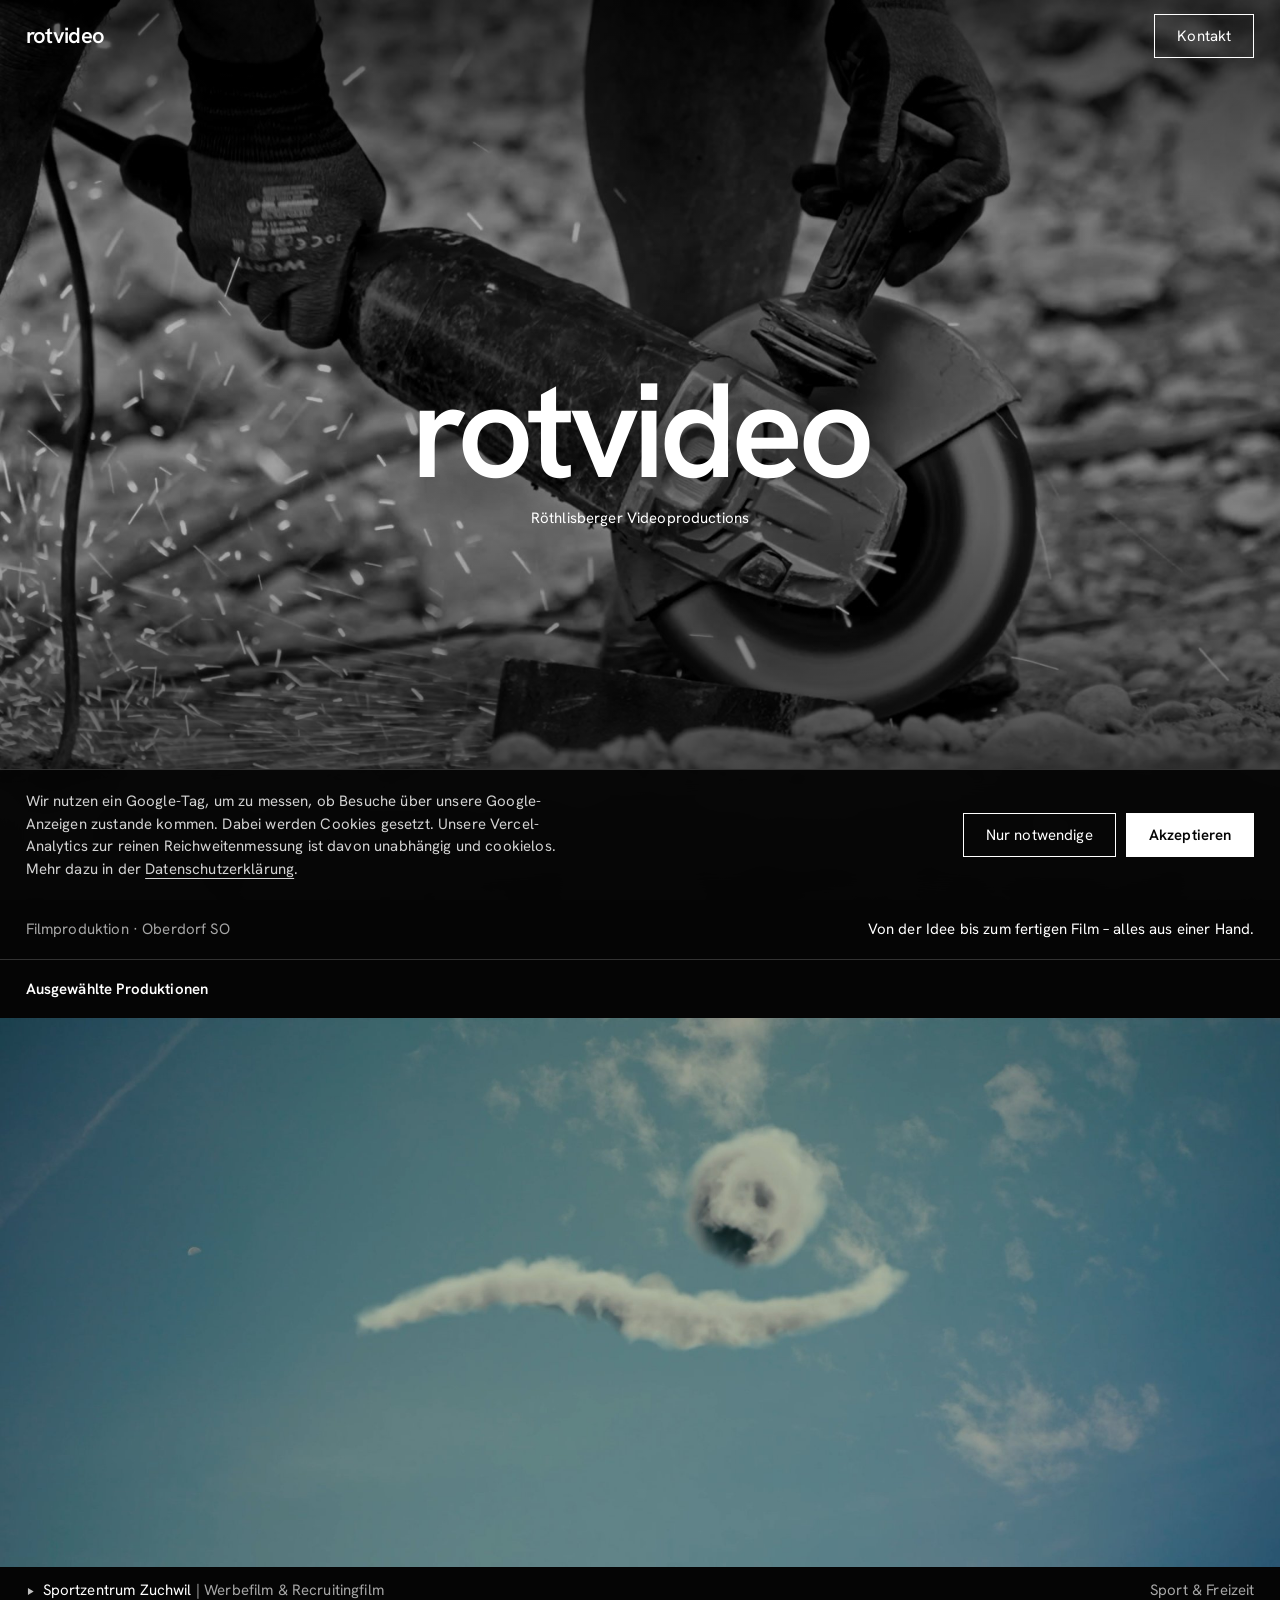
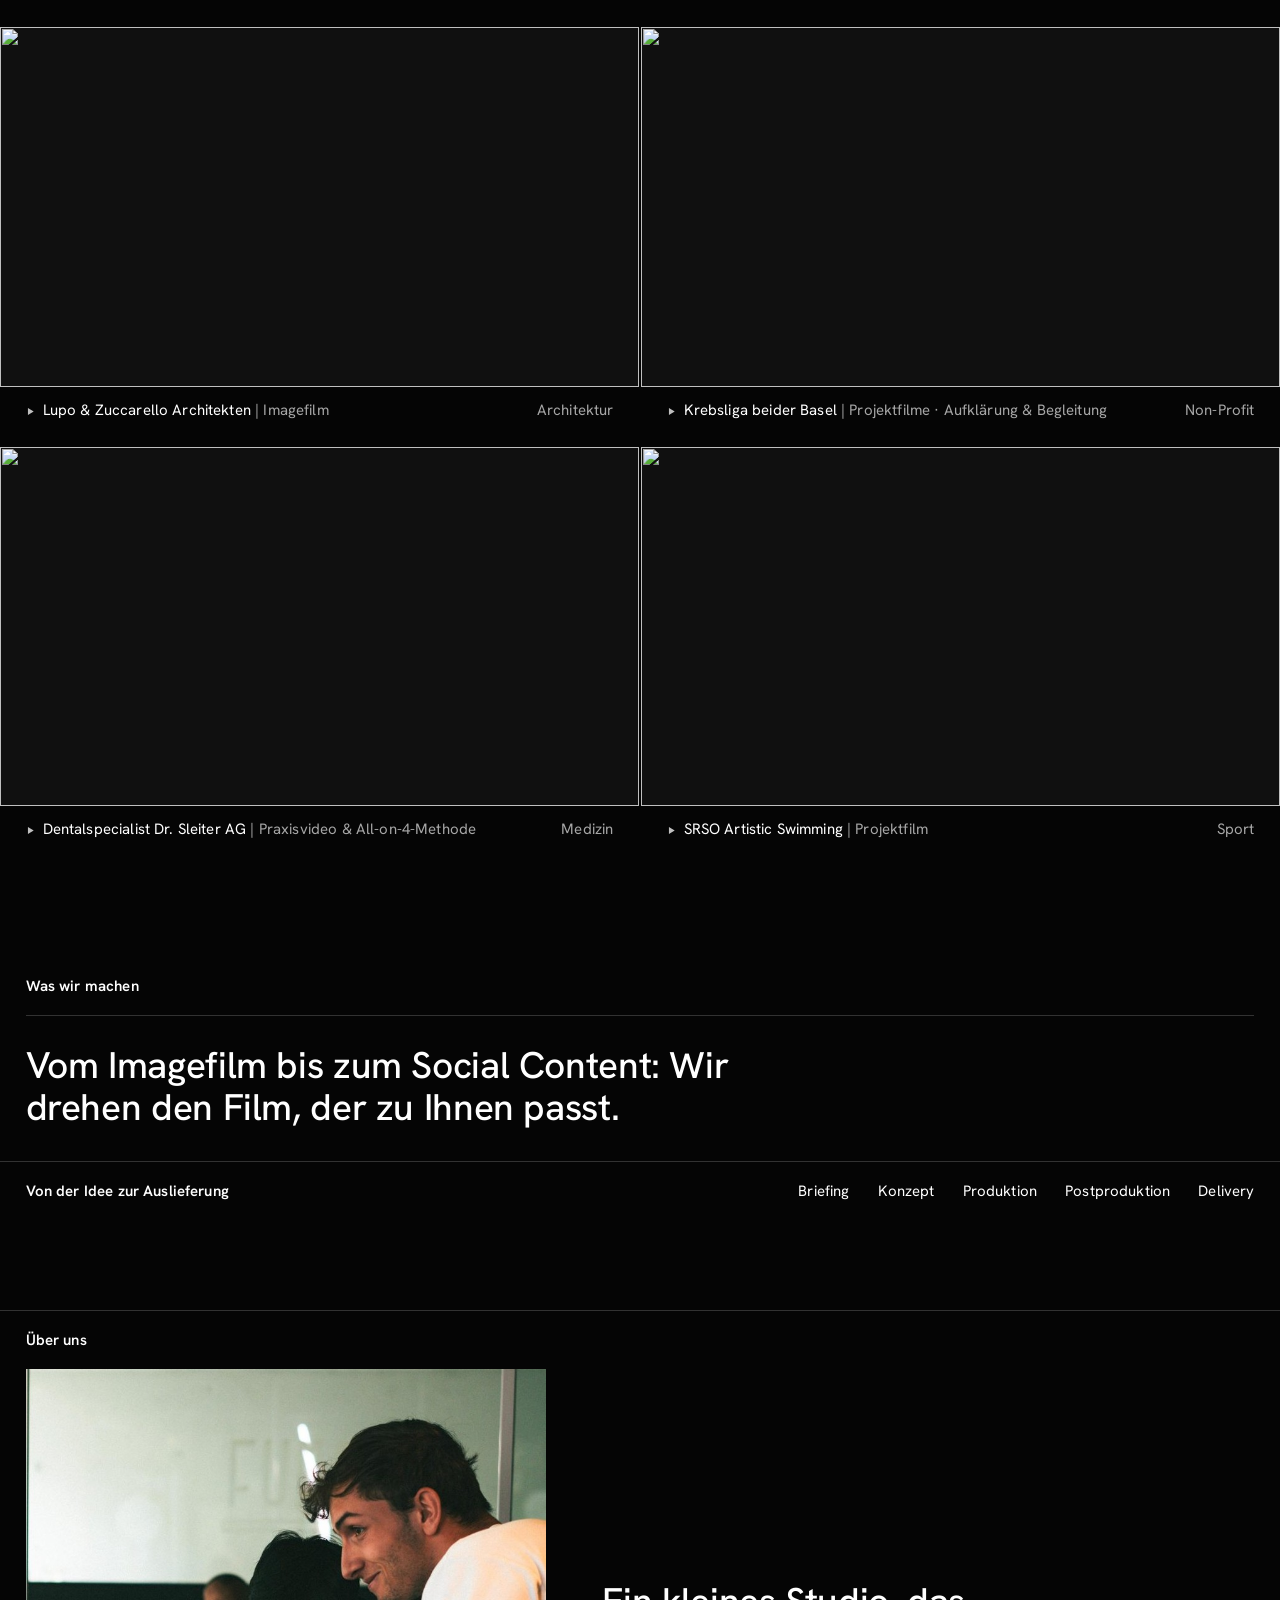
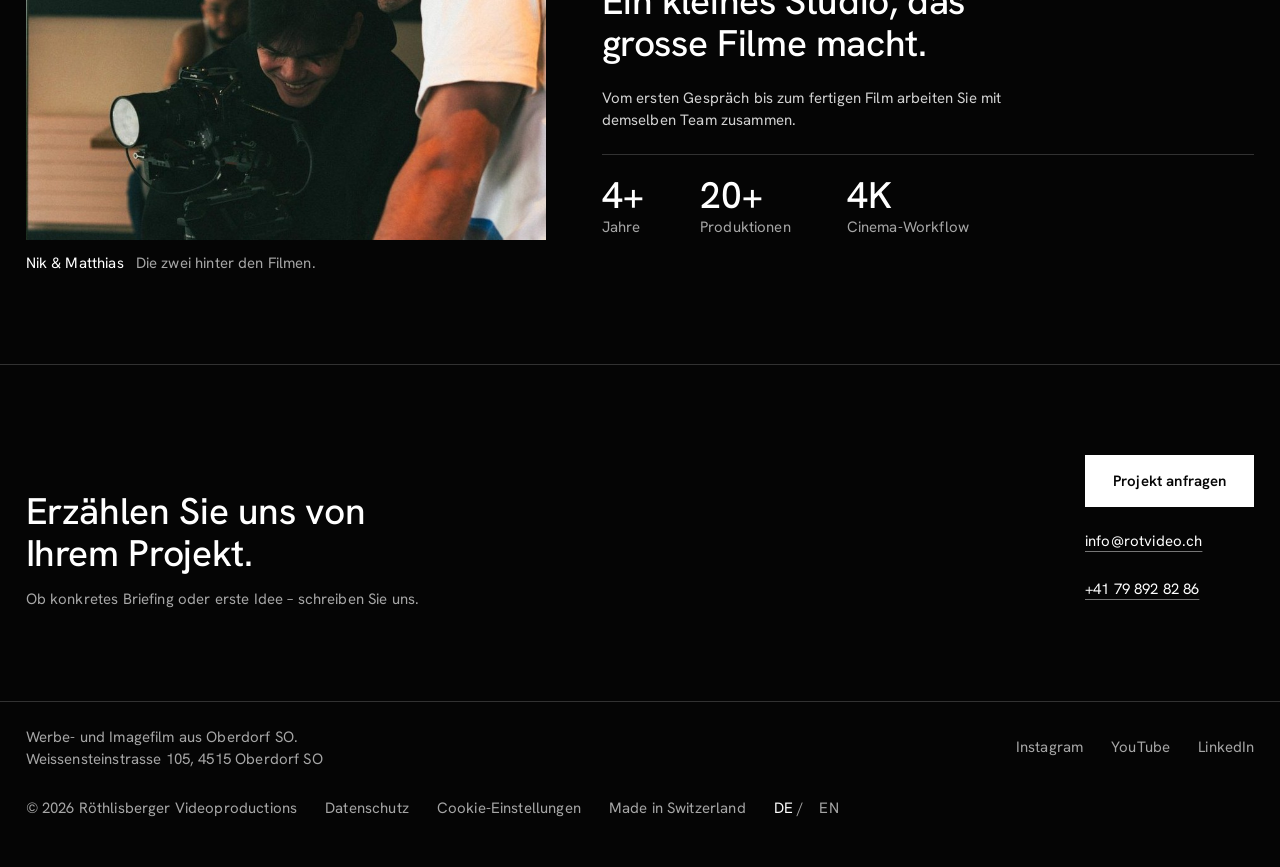
==== index.html @ ef32064d "Add files via upload" ====
<!DOCTYPE html>
<html lang="de-CH">
<head>
<!-- Google tag (gtag.js) — wird erst nach Cookie-Zustimmung geladen, siehe site.js -->
<meta charset="UTF-8">
<meta name="viewport" content="width=device-width, initial-scale=1.0">
<title>Röthlisberger Videoproductions — Werbe- &amp; Corporate-Film</title>
<meta name="description" content="Filmproduktion aus Oberdorf SO: Werbefilm, Imagefilm, Recruitingfilm und Social Content. Von der Idee bis zum fertigen Film – alles aus einer Hand.">
<link rel="alternate" hreflang="de-CH" href="https://rotvideo.ch/">
<link rel="alternate" hreflang="en" href="https://rotvideo.ch/en.html">
<link rel="alternate" hreflang="x-default" href="https://rotvideo.ch/">
<link rel="icon" type="image/png" sizes="192x192" href="/favicon.png">
<script>document.documentElement.className+=' js';</script>
<!-- Vercel Web Analytics -->
<script>window.va=window.va||function(){(window.vaq=window.vaq||[]).push(arguments)};</script>
<script defer src="/_vercel/insights/script.js"></script>
<!-- Vercel Speed Insights -->
<script>window.si=window.si||function(){(window.siq=window.siq||[]).push(arguments)};</script>
<script defer src="/_vercel/speed-insights/script.js"></script>
<link rel="preconnect" href="https://fonts.googleapis.com">
<link rel="preconnect" href="https://fonts.gstatic.com" crossorigin>
<link href="https://fonts.googleapis.com/css2?family=Hanken+Grotesk:wght@400;500;600&display=swap" rel="stylesheet">
<link rel="stylesheet" href="/site.css">
</head>
<body>

<!-- KOPFZEILE -->
<header class="top top--home" id="topBar">
  <a class="logo" href="#top" aria-label="rotvideo – Röthlisberger Videoproductions">rotvideo</a>
  <a class="btn-line" href="#kontakt">Kontakt</a>
</header>

<main>

<!-- HERO -->
<section class="hero" id="top">
  <video autoplay muted loop playsinline preload="auto" poster="/hero-poster.jpg" aria-hidden="true">
    <source src="/hero.mp4" type="video/mp4">
  </video>
  <h1 class="hero-name">
    <span class="hero-name-big">rotvideo</span>
    <span class="hero-name-sub">Röthlisberger Videoproductions</span>
  </h1>
  <a class="hero-reel" href="#arbeiten">
    <svg width="11" height="11" viewBox="0 0 14 14" aria-hidden="true"><path d="M3 1.5v11l9-5.5z" fill="currentColor"/></svg>
    Showreel
  </a>
</section>

<div class="row row--under">
  <p class="dim">Filmproduktion · Oberdorf SO</p>
  <p>Von der Idee bis zum fertigen Film – alles aus einer Hand.</p>
</div>

<!-- ARBEITEN -->
<section id="arbeiten">
  <div class="head">
    <h2>Ausgewählte Produktionen</h2>
  </div>

  <!-- VORSCHAUBILDER: kommen von YouTube (i.ytimg.com). Für ein eigenes Bild einfach src ersetzen
       (z. B. src="/stills/zuchwil.jpg") und data-fallback löschen.
       VIDEO-LINKS: data-video = Embed-URL. Ein zweites Video pro Kunde geht über data-video2 / data-label1 / data-label2. -->
  <div class="wall">
    <a class="film film--wide reveal" href="https://www.youtube.com/watch?v=Avyj_dmTHeM"
       data-video="https://www.youtube.com/embed/Avyj_dmTHeM" data-title="Sportzentrum Zuchwil — Werbefilm &amp; Recruitingfilm">
      <span class="film-img"><img src="/zuchwil.jpg" alt="" loading="lazy"></span>
      <span class="film-cap">
        <span><svg width="9" height="9" viewBox="0 0 14 14" aria-hidden="true"><path d="M3 1.5v11l9-5.5z" fill="currentColor"/></svg>Sportzentrum Zuchwil <span class="dim">| Werbefilm &amp; Recruitingfilm</span></span>
        <span class="dim">Sport &amp; Freizeit</span>
      </span>
    </a>

    <a class="film reveal" href="https://www.youtube.com/watch?v=47pYF237b7M"
       data-video="https://www.youtube.com/embed/47pYF237b7M" data-title="Lupo &amp; Zuccarello Architekten — Imagefilm">
      <span class="film-img"><img src="https://i.ytimg.com/vi/47pYF237b7M/maxresdefault.jpg" data-fallback="https://i.ytimg.com/vi/47pYF237b7M/hqdefault.jpg" alt="" loading="lazy"></span>
      <span class="film-cap">
        <span><svg width="9" height="9" viewBox="0 0 14 14" aria-hidden="true"><path d="M3 1.5v11l9-5.5z" fill="currentColor"/></svg>Lupo &amp; Zuccarello Architekten <span class="dim">| Imagefilm</span></span>
        <span class="dim">Architektur</span>
      </span>
    </a>

    <a class="film reveal" href="https://www.youtube.com/watch?v=Ii1HDLkCDK8"
       data-video="https://www.youtube.com/embed/Ii1HDLkCDK8" data-title="Krebsliga beider Basel — Projektfilme">
      <span class="film-img"><img src="https://i.ytimg.com/vi/Ii1HDLkCDK8/maxresdefault.jpg" data-fallback="https://i.ytimg.com/vi/Ii1HDLkCDK8/hqdefault.jpg" alt="" loading="lazy"></span>
      <span class="film-cap">
        <span><svg width="9" height="9" viewBox="0 0 14 14" aria-hidden="true"><path d="M3 1.5v11l9-5.5z" fill="currentColor"/></svg>Krebsliga beider Basel <span class="dim">| Projektfilme · Aufklärung &amp; Begleitung</span></span>
        <span class="dim">Non-Profit</span>
      </span>
    </a>

    <a class="film reveal" href="https://www.youtube.com/watch?v=aND4ikU_FZk"
       data-video="https://www.youtube.com/embed/aND4ikU_FZk" data-title="Dentalspecialist Dr. Sleiter AG — Praxisvideo"
       data-video2="https://www.youtube.com/embed/VdsTe-JeuvY"
       data-label1="Praxisvideo" data-label2="All-on-4-Methode">
      <span class="film-img"><img src="https://i.ytimg.com/vi/aND4ikU_FZk/maxresdefault.jpg" data-fallback="https://i.ytimg.com/vi/aND4ikU_FZk/hqdefault.jpg" alt="" loading="lazy"></span>
      <span class="film-cap">
        <span><svg width="9" height="9" viewBox="0 0 14 14" aria-hidden="true"><path d="M3 1.5v11l9-5.5z" fill="currentColor"/></svg>Dentalspecialist Dr. Sleiter AG <span class="dim">| Praxisvideo &amp; All-on-4-Methode</span></span>
        <span class="dim">Medizin</span>
      </span>
    </a>

    <a class="film reveal" href="https://www.youtube.com/watch?v=qCzlZXRlTjk"
       data-video="https://www.youtube.com/embed/qCzlZXRlTjk" data-title="SRSO Artistic Swimming — Projektfilm">
      <span class="film-img"><img src="https://i.ytimg.com/vi/qCzlZXRlTjk/maxresdefault.jpg" data-fallback="https://i.ytimg.com/vi/qCzlZXRlTjk/hqdefault.jpg" alt="" loading="lazy"></span>
      <span class="film-cap">
        <span><svg width="9" height="9" viewBox="0 0 14 14" aria-hidden="true"><path d="M3 1.5v11l9-5.5z" fill="currentColor"/></svg>SRSO Artistic Swimming <span class="dim">| Projektfilm</span></span>
        <span class="dim">Sport</span>
      </span>
    </a>
  </div>
</section>

<!-- LEISTUNGEN -->
<section class="sec" id="leistungen">
  <div class="head"><h2>Was wir machen</h2></div>
  <div class="statement reveal">
    <p class="display">Vom Imagefilm bis zum Social Content: Wir drehen den Film, der zu Ihnen passt.</p>
  </div>
</section>

<!-- PROZESS -->
<section class="row row--over" id="prozess">
  <h2>Von der Idee zur Auslieferung</h2>
  <ol class="steps">
    <li>Briefing</li>
    <li>Konzept</li>
    <li>Produktion</li>
    <li>Postproduktion</li>
    <li>Delivery</li>
  </ol>
</section>

<!-- ÜBER UNS -->
<section class="sec" id="studio">
  <div class="head head--over"><h2>Über uns</h2></div>
  <div class="about reveal">
    <figure>
      <img src="/studio.jpg" width="828" height="750" alt="Am Set – das Team von Röthlisberger Videoproductions" loading="lazy">
      <figcaption><span>Nik &amp; Matthias</span><span>Die zwei hinter den Filmen.</span></figcaption>
    </figure>
    <div class="about-text">
      <p class="display">Ein kleines Studio, das grosse Filme macht.</p>
      <p class="body">Vom ersten Gespräch bis zum fertigen Film arbeiten Sie mit demselben Team zusammen.</p>
      <dl class="stats">
        <div><dt>Jahre</dt><dd>4+</dd></div>
        <div><dt>Produktionen</dt><dd>20+</dd></div>
        <div><dt>Cinema-Workflow</dt><dd>4K</dd></div>
      </dl>
    </div>
  </div>
</section>

<!-- KONTAKT -->
<section class="contact" id="kontakt">
  <div class="contact-text">
    <h2 class="display">Erzählen Sie uns von Ihrem Projekt.</h2>
    <p class="dim">Ob konkretes Briefing oder erste Idee – schreiben Sie uns.</p>
  </div>
  <div class="contact-links">
    <a class="btn-solid" href="mailto:info@rotvideo.ch">Projekt anfragen</a>
    <a class="link" href="mailto:info@rotvideo.ch">info@rotvideo.ch</a>
    <a class="link" href="tel:+41798928286">+41 79 892 82 86</a>
  </div>
</section>

</main>

<!-- FUSSZEILE -->
<footer class="foot">
  <p>Werbe- und Imagefilm aus Oberdorf SO.<br>Weissensteinstrasse 105, 4515 Oberdorf SO</p>
  <div class="foot-group">
    <a href="https://www.instagram.com/r_videoproductions/" target="_blank" rel="noopener">Instagram</a>
    <a href="https://www.youtube.com/@R%C3%B6thlisbergerVideoproductions" target="_blank" rel="noopener">YouTube</a>
    <a href="https://www.linkedin.com/company/r%C3%B6thlisbergervideoproductions/" target="_blank" rel="noopener">LinkedIn</a>
  </div>
  <div class="foot-group">
    <span>© 2026 Röthlisberger Videoproductions</span>
    <a href="/datenschutz.html">Datenschutz</a>
    <button type="button" id="cookieSettingsLink">Cookie-Einstellungen</button>
    <span>Made in Switzerland</span>
    <span class="lang"><span class="on" aria-current="true">DE</span><span aria-hidden="true">/</span><a href="/en.html" lang="en" hreflang="en" aria-label="English version">EN</a></span>
  </div>
</footer>

<!-- VIDEO-POPUP -->
<div class="vmodal" id="vmodal" role="dialog" aria-modal="true" aria-label="Video-Player" aria-hidden="true">
  <div class="vmodal-backdrop" data-close></div>
  <div class="vmodal-inner">
    <div class="vmodal-bar">
      <span class="vmodal-title" id="vmodalTitle"></span>
      <button class="vmodal-close" type="button" aria-label="Schliessen" data-close>✕</button>
    </div>
    <div class="vmodal-tabs" id="vmodalTabs"></div>
    <div class="vmodal-frame">
      <div class="vmodal-msg" id="vmodalMsg">Video folgt in Kürze.</div>
      <iframe id="vmodalIframe" title="Video" allow="autoplay; fullscreen; picture-in-picture" allowfullscreen style="display:none"></iframe>
    </div>
  </div>
</div>

<!-- COOKIE-BANNER -->
<div class="cookie-banner" id="cookieBanner" role="dialog" aria-live="polite" aria-label="Cookie-Einstellungen">
  <div class="cookie-inner">
    <p>Wir nutzen ein Google-Tag, um zu messen, ob Besuche über unsere Google-Anzeigen zustande kommen. Dabei werden Cookies gesetzt. Unsere Vercel-Analytics zur reinen Reichweitenmessung ist davon unabhängig und cookielos. Mehr dazu in der <a href="/datenschutz.html">Datenschutzerklärung</a>.</p>
    <div class="cookie-actions">
      <button id="cookieDecline" type="button">Nur notwendige</button>
      <button id="cookieAccept" class="solid" type="button">Akzeptieren</button>
    </div>
  </div>
</div>

<script src="/site.js"></script>
</body>
</html>
---- site.css ----
/* rotvideo.ch — gemeinsames Stylesheet für alle Seiten */
:root{
  --bg:#050505;
  --ink:#ffffff;
  --dim:#a6a6a6;
  --soft:#d2d2d2;
  --line:rgba(255,255,255,.18);
  --pad:clamp(16px,2vw,28px);
  --gap:clamp(64px,7vw,104px);
  --display:clamp(26px,2.9vw,40px);
  --ease:cubic-bezier(.22,.61,.36,1);
}
*{box-sizing:border-box;margin:0;padding:0}
html{scroll-behavior:smooth}
body{
  background:var(--bg);color:var(--ink);
  font-family:'Hanken Grotesk','Helvetica Neue',Arial,sans-serif;
  font-size:15px;line-height:1.5;letter-spacing:.01em;
  -webkit-font-smoothing:antialiased;overflow-x:hidden;
}
a{color:inherit;text-decoration:none}
img,video{display:block;max-width:100%}
button{font:inherit;color:inherit;background:none;border:none;cursor:pointer;letter-spacing:inherit}
:focus-visible{outline:1px solid var(--ink);outline-offset:3px}
.dim{color:var(--dim)}
.display{font-size:var(--display);font-weight:500;line-height:1.14;letter-spacing:-.01em}

/* ---------- Kopfzeile: nur Logo und Kontakt ---------- */
.top{
  position:fixed;top:0;left:0;right:0;z-index:100;
  display:flex;align-items:center;justify-content:space-between;gap:24px;
  padding:14px var(--pad);
  transition:background .4s var(--ease),padding .4s var(--ease);
}
.top.scrolled{
  background:rgba(5,5,5,.84);
  -webkit-backdrop-filter:blur(14px) saturate(120%);backdrop-filter:blur(14px) saturate(120%);
  padding-top:8px;padding-bottom:8px;
}
.logo{display:flex;align-items:center;min-height:44px;font-size:22px;font-weight:600;line-height:1;letter-spacing:-.03em}
.btn-line{
  display:inline-flex;align-items:center;min-height:44px;padding:0 22px;
  border:1px solid var(--ink);transition:background .25s var(--ease),color .25s var(--ease);
}
.btn-line:hover{background:var(--ink);color:var(--bg)}

/* ---------- Hero ---------- */
.hero{
  position:relative;height:100vh;height:100svh;min-height:520px;
  display:flex;align-items:flex-end;background:#000;overflow:hidden;
}
.hero video{position:absolute;top:0;left:0;width:100%;height:100%;object-fit:cover}
.hero::after{
  content:"";position:absolute;top:0;left:0;width:100%;height:100%;pointer-events:none;
  background:linear-gradient(180deg,rgba(0,0,0,.66) 0%,rgba(0,0,0,.3) 26%,rgba(0,0,0,.3) 58%,rgba(0,0,0,.8) 100%);
}
.hero-name{
  position:absolute;top:50%;left:0;width:100%;transform:translateY(-50%);z-index:1;
  display:flex;flex-direction:column;align-items:center;gap:clamp(10px,1.2vw,18px);
  padding:0 var(--pad);text-align:center;pointer-events:none;
  text-shadow:0 0 56px rgba(0,0,0,.55);
  animation:nameIn 1.4s var(--ease) .2s both;
}
.hero-name-big{font-size:clamp(56px,10.5vw,156px);font-weight:600;line-height:.9;letter-spacing:-.045em}
.hero-name-sub{font-size:15px;font-weight:400;letter-spacing:.01em}
@keyframes nameIn{from{opacity:0}to{opacity:1}}
/* Solange der grosse Name im Bild steht, bleibt das kleine Logo oben links ausgeblendet */
.top .logo{transition:opacity .4s var(--ease),visibility .4s}
.js .top--home:not(.scrolled) .logo{opacity:0;visibility:hidden}
.hero-reel{
  position:relative;z-index:1;display:inline-flex;align-items:center;gap:10px;min-height:44px;
  margin:clamp(20px,2.4vw,32px) var(--pad);
}
.hero-reel:hover{opacity:.8}

/* ---------- Zeilen und Abschnittsköpfe ---------- */
.row{
  display:flex;flex-wrap:wrap;align-items:baseline;justify-content:space-between;
  gap:4px 40px;padding:18px var(--pad);
}
.row--under{border-bottom:1px solid var(--line)}
.row--over{border-top:1px solid var(--line)}
.head{display:flex;flex-wrap:wrap;align-items:baseline;gap:0 16px;padding:18px var(--pad)}
.head--over{border-top:1px solid var(--line)}
.head h2,.row h2{font-size:15px;font-weight:600}
.sec{margin-top:var(--gap)}

/* ---------- Filmwand ---------- */
.wall{display:grid;grid-template-columns:repeat(auto-fit,minmax(min(560px,100%),1fr));gap:0 2px}
.film{display:flex;flex-direction:column}
.film--wide{grid-column:1 / -1}
.film-img{display:block;overflow:hidden;background:#101010;aspect-ratio:16 / 9}
.film--wide .film-img{aspect-ratio:21 / 9;min-height:240px}
.film-img img{width:100%;height:100%;object-fit:cover;transition:transform .9s var(--ease)}
.film:hover .film-img img,.film:focus-visible .film-img img{transform:scale(1.025)}
.film-cap{display:flex;flex-wrap:wrap;justify-content:space-between;gap:0 20px;padding:12px var(--pad) 26px}
.film-cap svg{display:inline-block;margin-right:8px;vertical-align:-1px;opacity:.75}

/* ---------- Leistungen und Prozess ---------- */
.statement{margin:0 var(--pad);padding:28px 0 32px;border-top:1px solid var(--line)}
.statement p{max-width:36ch}
.steps{list-style:none;display:flex;flex-wrap:wrap;gap:4px 28px}

/* ---------- Über uns ---------- */
.about{display:flex;flex-wrap:wrap;align-items:flex-end;gap:28px 56px;padding:0 var(--pad)}
.about figure{flex:1 1 360px;max-width:520px;display:flex;flex-direction:column;gap:12px}
.about figure img{width:100%;height:auto;aspect-ratio:828 / 750;object-fit:cover}
.about figcaption{display:flex;flex-wrap:wrap;gap:0 12px;color:var(--dim)}
.about figcaption span:first-child{color:var(--ink)}
.about-text{flex:1 1 380px;display:flex;flex-direction:column;gap:22px;padding-bottom:36px}
.about-text .display{max-width:18ch}
.about-text .body{max-width:54ch;color:var(--soft)}
.stats{display:flex;flex-wrap:wrap;gap:16px 56px;padding-top:20px;border-top:1px solid var(--line)}
.stats div{display:flex;flex-direction:column-reverse}
.stats dt{color:var(--dim)}
.stats dd{font-size:var(--display);font-weight:500;line-height:1.12}

/* ---------- Kontakt ---------- */
.contact{
  display:flex;flex-wrap:wrap;align-items:flex-end;justify-content:space-between;gap:28px 56px;
  margin-top:var(--gap);padding:clamp(56px,7vw,104px) var(--pad);border-top:1px solid var(--line);
}
.contact-text{flex:1 1 420px;display:flex;flex-direction:column;gap:14px}
.contact-text h2{max-width:20ch}
.contact-links{display:flex;flex-direction:column;align-items:flex-start;gap:4px}
.btn-solid{
  display:inline-flex;align-items:center;min-height:52px;padding:0 28px;margin-bottom:8px;
  background:var(--ink);color:var(--bg);font-weight:600;transition:opacity .25s var(--ease);
}
.btn-solid:hover{opacity:.85}
.link{
  display:inline-flex;align-items:center;min-height:44px;
  text-decoration:underline;text-underline-offset:5px;text-decoration-color:rgba(255,255,255,.45);
  transition:text-decoration-color .25s;
}
.link:hover{text-decoration-color:var(--ink)}

/* ---------- Fusszeile ---------- */
.foot{
  display:flex;flex-wrap:wrap;align-items:flex-start;justify-content:space-between;gap:16px 48px;
  padding:24px var(--pad) 36px;border-top:1px solid var(--line);color:var(--dim);
}
.foot a,.foot button{display:inline-flex;align-items:center;min-height:44px;color:var(--dim);transition:color .25s}
.foot a:hover,.foot button:hover{color:var(--ink)}
.foot-group{display:flex;flex-wrap:wrap;align-items:center;gap:0 28px}
.lang{display:inline-flex;align-items:center;gap:4px}
.lang .on{color:var(--ink)}
.lang a{justify-content:center;min-width:44px}

/* ---------- Einblenden beim Scrollen ---------- */
.js .reveal{opacity:0;transform:translateY(18px);transition:opacity .8s var(--ease),transform .8s var(--ease)}
.js .reveal.in{opacity:1;transform:none}

/* ---------- Video-Popup ---------- */
.vmodal{
  position:fixed;top:0;left:0;width:100%;height:100%;z-index:10000;
  display:flex;align-items:center;justify-content:center;padding:24px;
  opacity:0;visibility:hidden;transition:opacity .35s var(--ease),visibility .35s var(--ease);
}
.vmodal.open{opacity:1;visibility:visible}
.vmodal-backdrop{position:absolute;top:0;left:0;width:100%;height:100%;background:rgba(0,0,0,.92)}
.vmodal-inner{position:relative;width:min(1080px,94vw);max-height:90vh;transform:translateY(14px);transition:transform .4s var(--ease)}
.vmodal.open .vmodal-inner{transform:none}
.vmodal-bar{display:flex;align-items:center;justify-content:space-between;gap:16px;margin-bottom:12px}
.vmodal-title{color:var(--soft)}
.vmodal-close{width:44px;height:44px;flex:none;border:1px solid var(--ink);transition:background .25s,color .25s}
.vmodal-close:hover{background:var(--ink);color:var(--bg)}
.vmodal-frame{position:relative;aspect-ratio:16 / 9;width:100%;background:#000;overflow:hidden}
.vmodal-frame iframe{position:absolute;top:0;left:0;width:100%;height:100%;border:0}
.vmodal-msg{position:absolute;top:0;left:0;width:100%;height:100%;display:flex;align-items:center;justify-content:center;color:var(--dim)}
.vmodal-tabs{display:none;flex-wrap:wrap;gap:8px;margin-bottom:12px}
.vmodal-tabs.show{display:flex}
.vmodal-tab{min-height:44px;padding:0 18px;border:1px solid var(--line);color:var(--soft);transition:background .25s,color .25s,border-color .25s}
.vmodal-tab:hover{border-color:var(--ink);color:var(--ink)}
.vmodal-tab.active{background:var(--ink);color:var(--bg);border-color:var(--ink)}

/* ---------- Cookie-Banner ---------- */
.cookie-banner{
  position:fixed;left:0;right:0;bottom:0;z-index:200;
  background:rgba(5,5,5,.94);-webkit-backdrop-filter:blur(14px);backdrop-filter:blur(14px);
  border-top:1px solid var(--line);padding:20px var(--pad);
  transform:translateY(110%);opacity:0;visibility:hidden;
  transition:transform .5s var(--ease),opacity .5s var(--ease),visibility .5s;
}
.cookie-banner.show{transform:none;opacity:1;visibility:visible}
.cookie-inner{display:flex;flex-wrap:wrap;align-items:center;justify-content:space-between;gap:16px 32px}
.cookie-inner p{max-width:70ch;color:var(--soft)}
.cookie-inner p a{text-decoration:underline;text-underline-offset:4px}
.cookie-actions{display:flex;flex-wrap:wrap;gap:10px}
.cookie-actions button{min-height:44px;padding:0 22px;border:1px solid var(--ink);transition:background .25s,color .25s}
.cookie-actions .solid{background:var(--ink);color:var(--bg);font-weight:600}
.cookie-actions button:hover{background:var(--ink);color:var(--bg)}
.cookie-actions .solid:hover{opacity:.85}

/* ---------- Datenschutzseiten ---------- */
.legal-top{position:static}
.legal{max-width:760px;padding:clamp(40px,6vw,80px) var(--pad) var(--gap)}
.legal h1{font-size:var(--display);font-weight:500;line-height:1.14;letter-spacing:-.01em;margin-bottom:8px}
.legal .updated{color:var(--dim);margin-bottom:48px}
.legal h2{font-size:15px;font-weight:600;margin:40px 0 12px;padding-top:18px;border-top:1px solid var(--line)}
.legal p{color:var(--soft);margin-bottom:12px;line-height:1.7}
.legal p strong{color:var(--ink);font-weight:600}
.legal a{text-decoration:underline;text-underline-offset:4px;text-decoration-color:rgba(255,255,255,.45)}
.legal a:hover{text-decoration-color:var(--ink)}

@media (max-width:620px){
  .cookie-actions{width:100%}
  .cookie-actions button{flex:1;justify-content:center}
}
@media (prefers-reduced-motion:reduce){
  html{scroll-behavior:auto}
  *{animation:none!important;transition:none!important}
  .js .reveal{opacity:1;transform:none}
  .hero video{display:none}
  .hero{background:#000 url(/hero-poster.jpg) center / cover no-repeat}
}
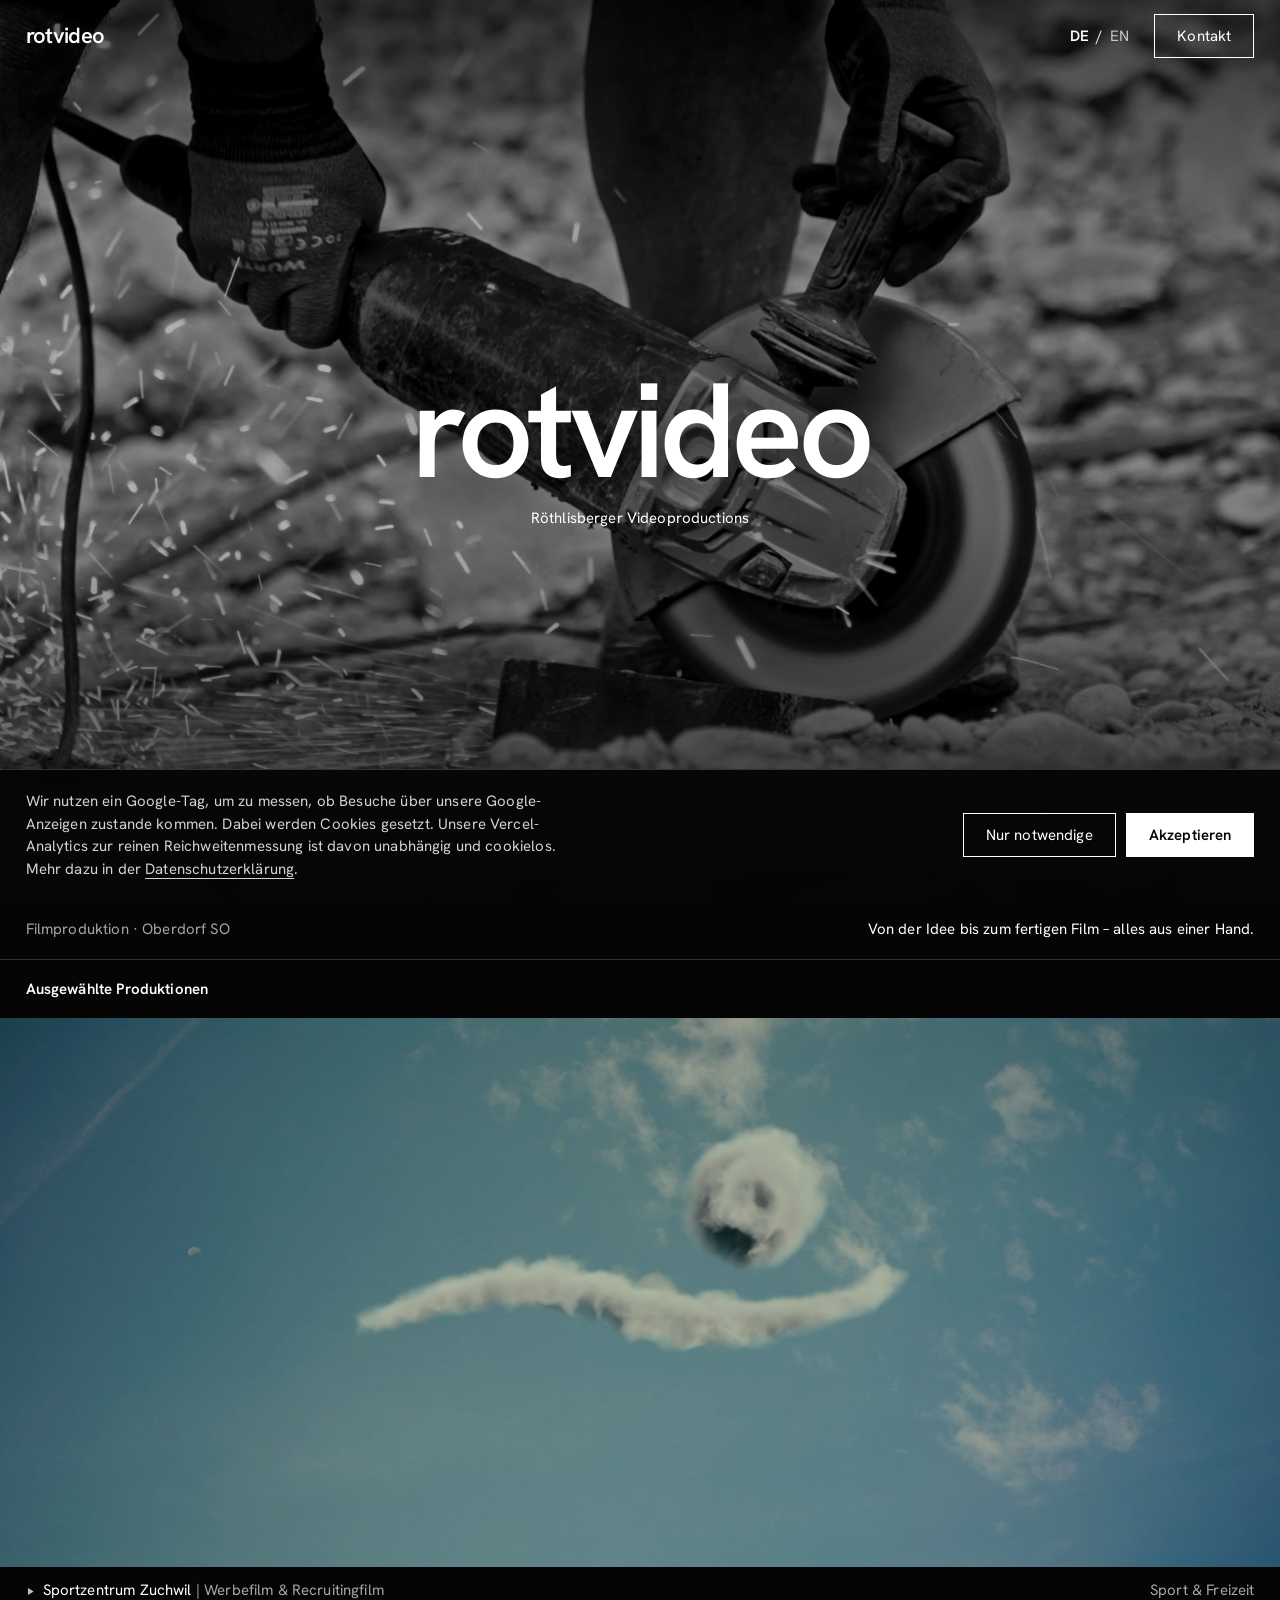
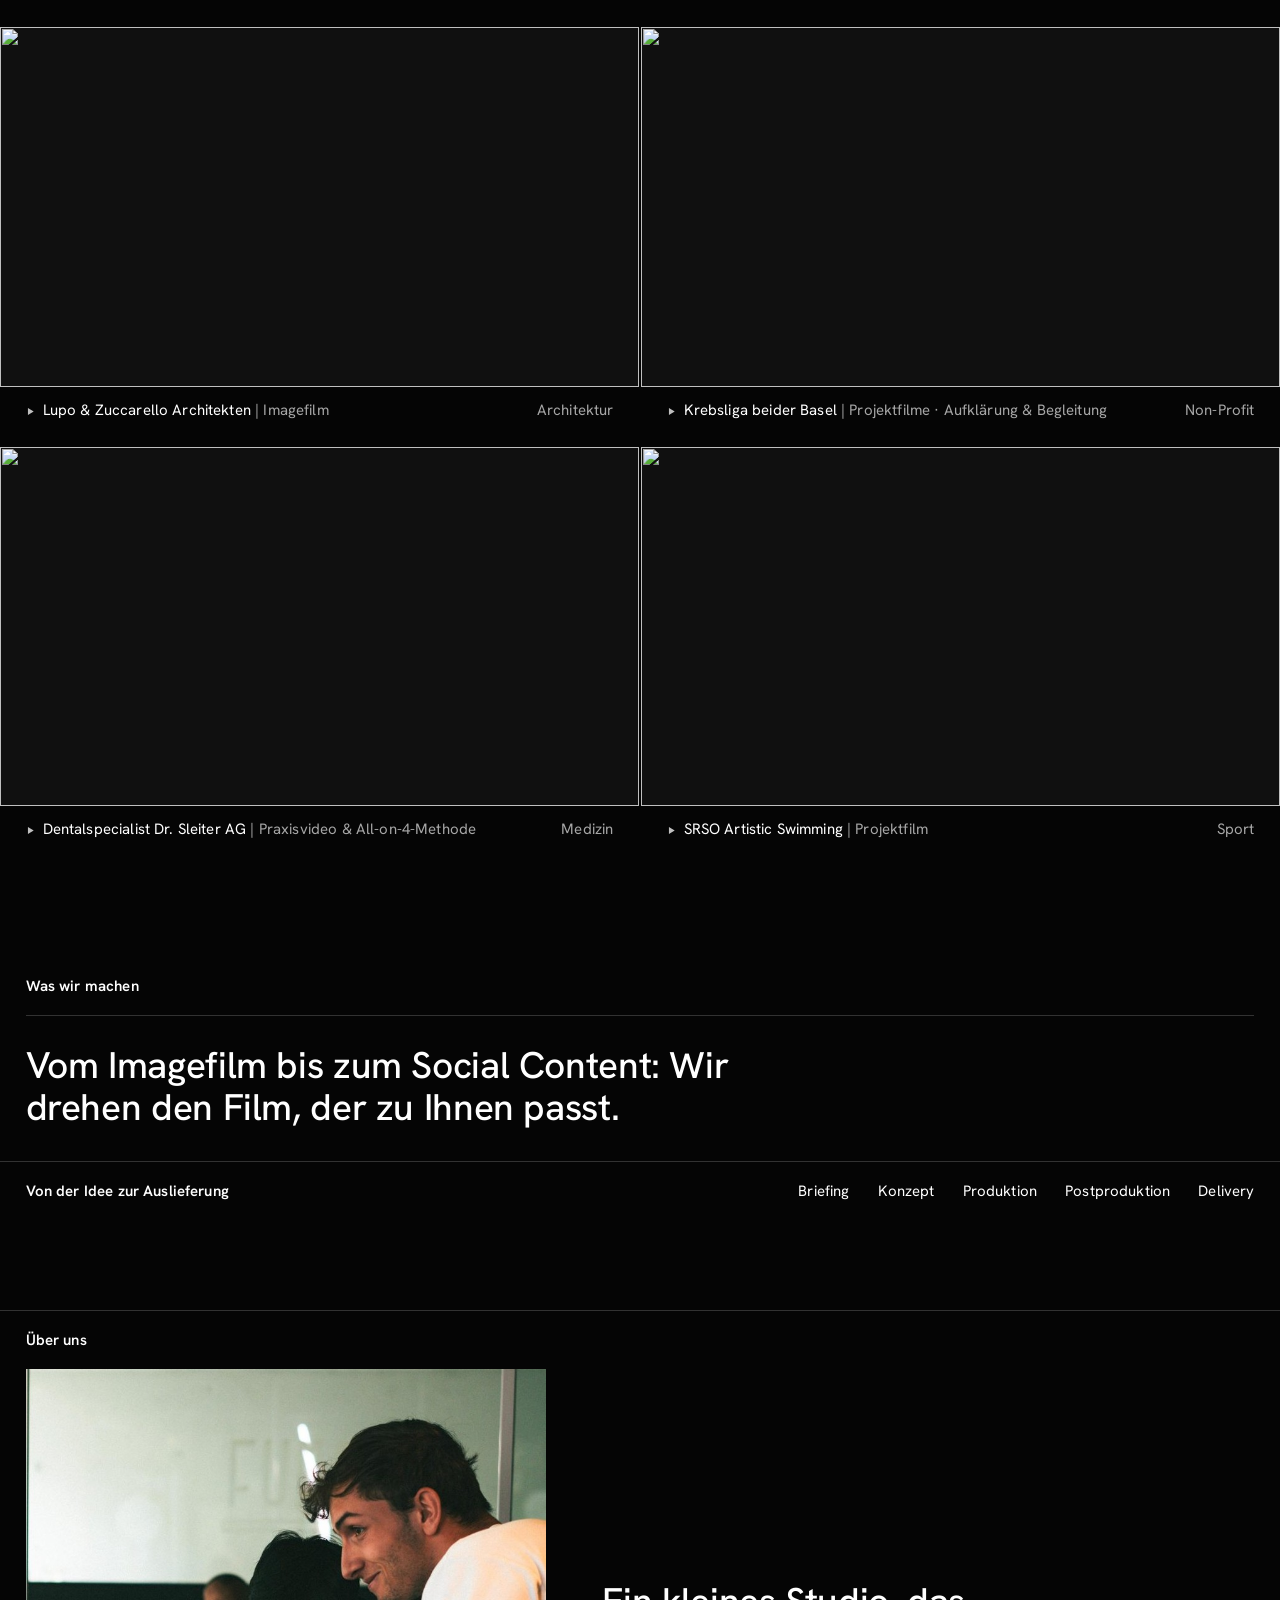
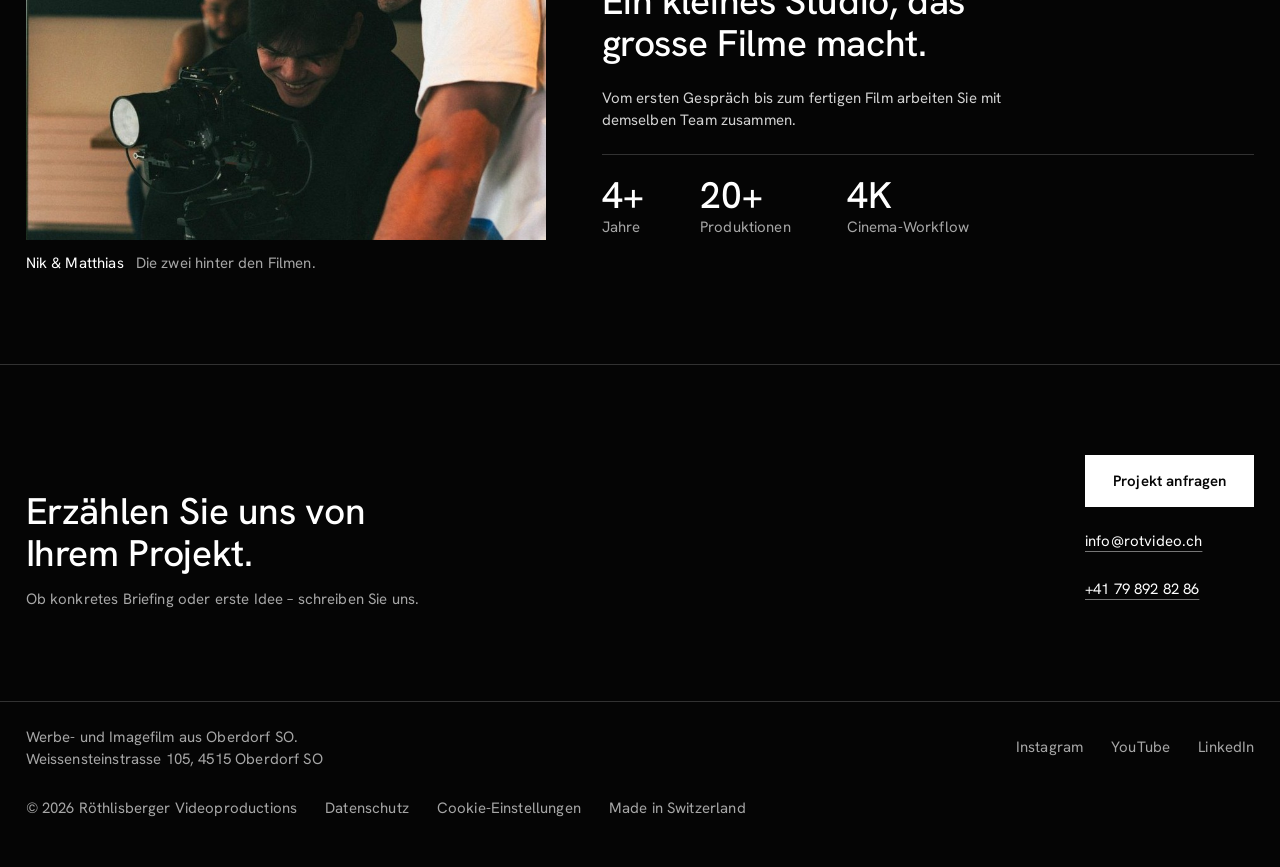
==== commit 15daf6b8: "Add files via upload" ====
--- a/index.html
+++ b/index.html
@@ -27,7 +27,10 @@
 <!-- KOPFZEILE -->
 <header class="top top--home" id="topBar">
   <a class="logo" href="#top" aria-label="rotvideo – Röthlisberger Videoproductions">rotvideo</a>
-  <a class="btn-line" href="#kontakt">Kontakt</a>
+  <div class="top-right">
+    <span class="lang"><span class="on" aria-current="true">DE</span><span aria-hidden="true">/</span><a href="/en.html" lang="en" hreflang="en" aria-label="English version">EN</a></span>
+    <a class="btn-line" href="#kontakt">Kontakt</a>
+  </div>
 </header>
 
 <main>
@@ -179,7 +182,6 @@
     <a href="/datenschutz.html">Datenschutz</a>
     <button type="button" id="cookieSettingsLink">Cookie-Einstellungen</button>
     <span>Made in Switzerland</span>
-    <span class="lang"><span class="on" aria-current="true">DE</span><span aria-hidden="true">/</span><a href="/en.html" lang="en" hreflang="en" aria-label="English version">EN</a></span>
   </div>
 </footer>
 
--- a/site.css
+++ b/site.css
@@ -43,6 +43,12 @@
   border:1px solid var(--ink);transition:background .25s var(--ease),color .25s var(--ease);
 }
 .btn-line:hover{background:var(--ink);color:var(--bg)}
+.top-right{display:flex;align-items:center;gap:clamp(6px,1.4vw,18px)}
+.lang{display:inline-flex;align-items:center}
+.lang a,.lang .on{display:inline-flex;align-items:center;justify-content:center;min-width:34px;min-height:44px}
+.lang a{opacity:.72;transition:opacity .25s var(--ease)}
+.lang a:hover{opacity:1}
+.lang .on{font-weight:600}
 
 /* ---------- Hero ---------- */
 .hero{
@@ -143,9 +149,6 @@
 .foot a,.foot button{display:inline-flex;align-items:center;min-height:44px;color:var(--dim);transition:color .25s}
 .foot a:hover,.foot button:hover{color:var(--ink)}
 .foot-group{display:flex;flex-wrap:wrap;align-items:center;gap:0 28px}
-.lang{display:inline-flex;align-items:center;gap:4px}
-.lang .on{color:var(--ink)}
-.lang a{justify-content:center;min-width:44px}
 
 /* ---------- Einblenden beim Scrollen ---------- */
 .js .reveal{opacity:0;transform:translateY(18px);transition:opacity .8s var(--ease),transform .8s var(--ease)}
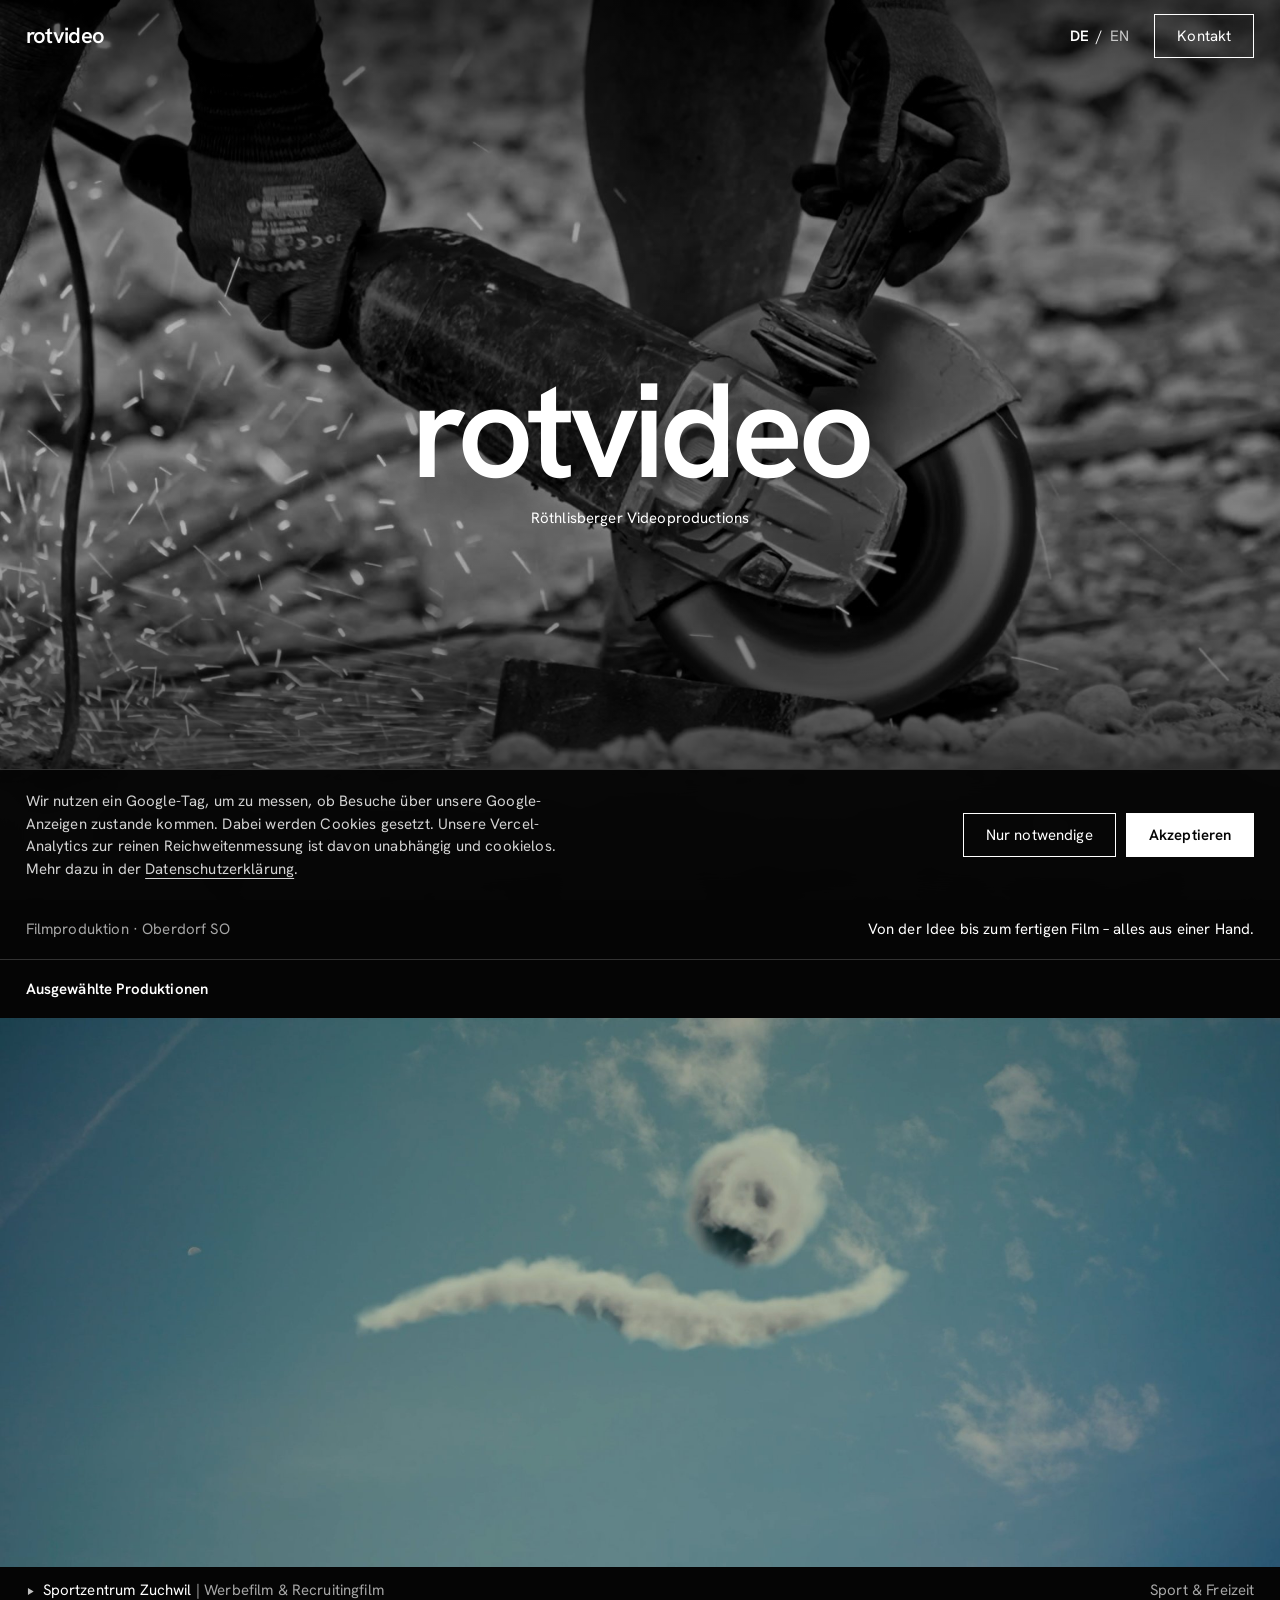
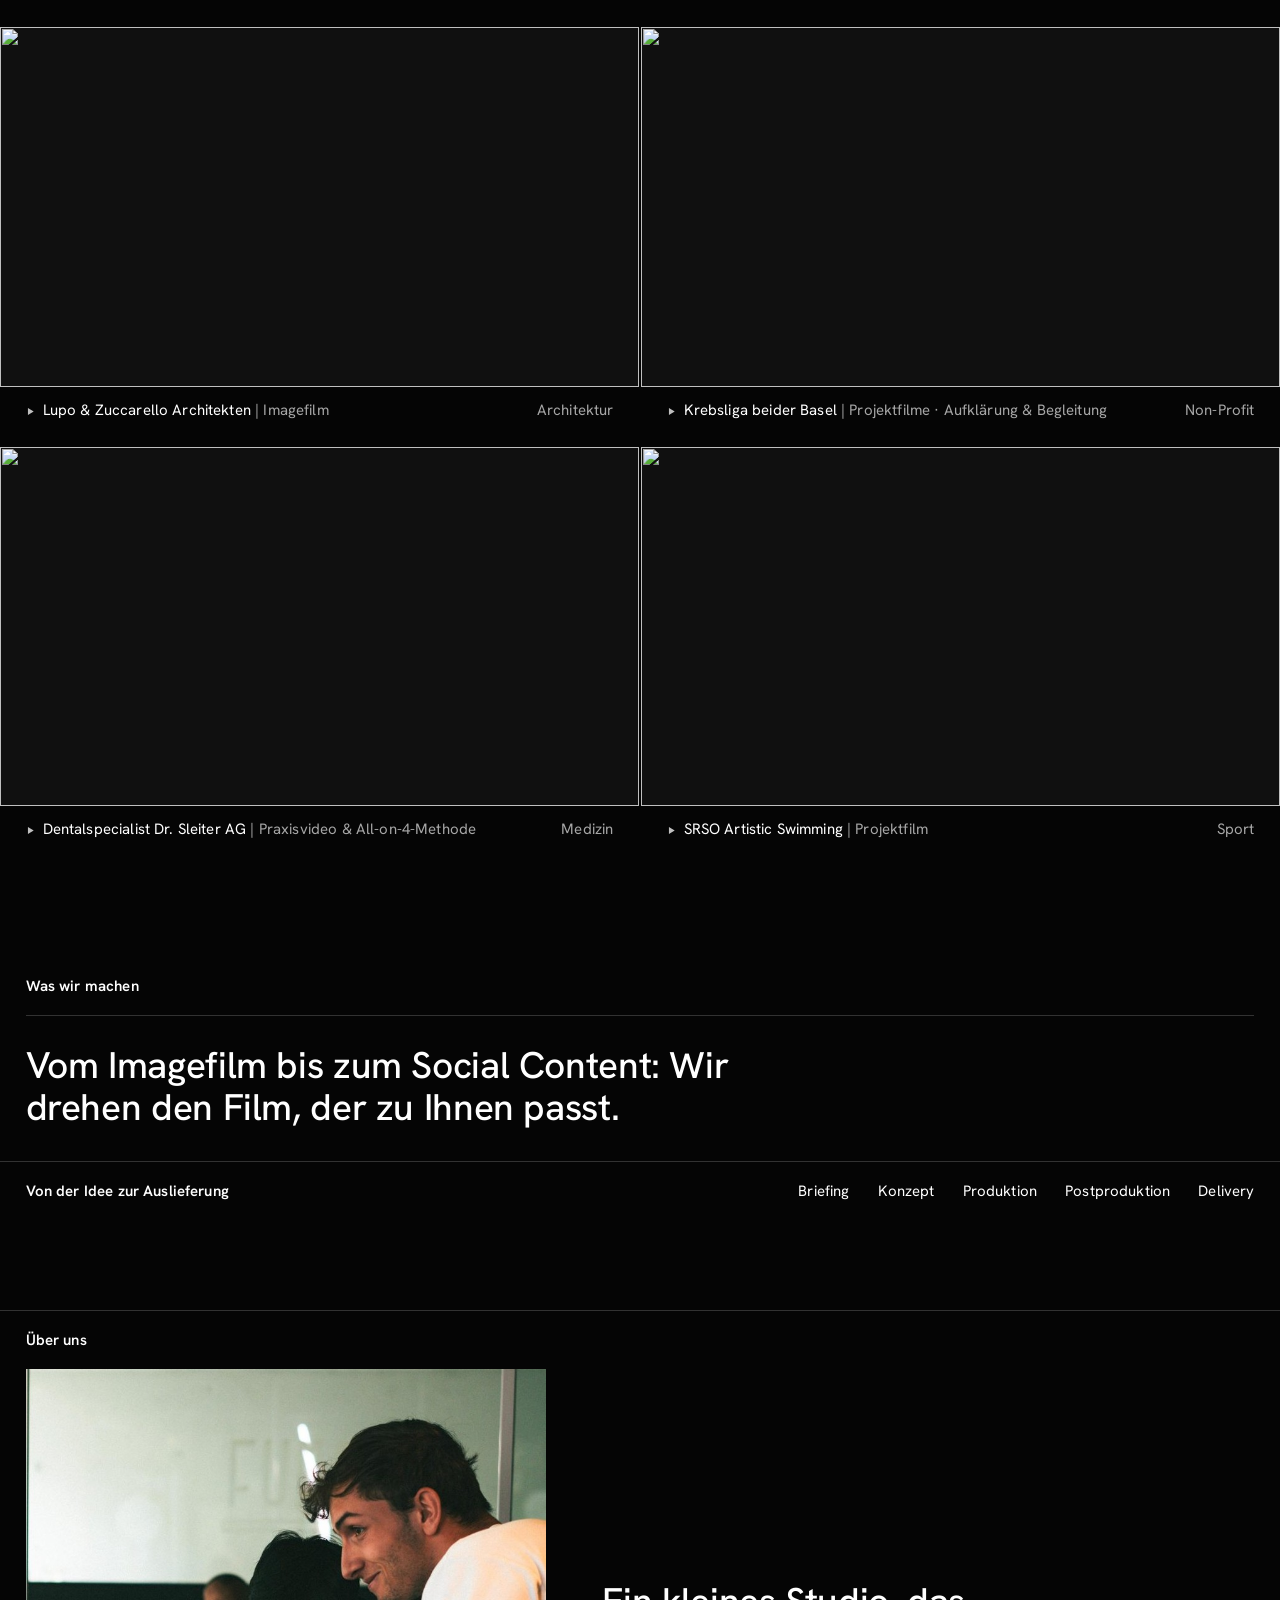
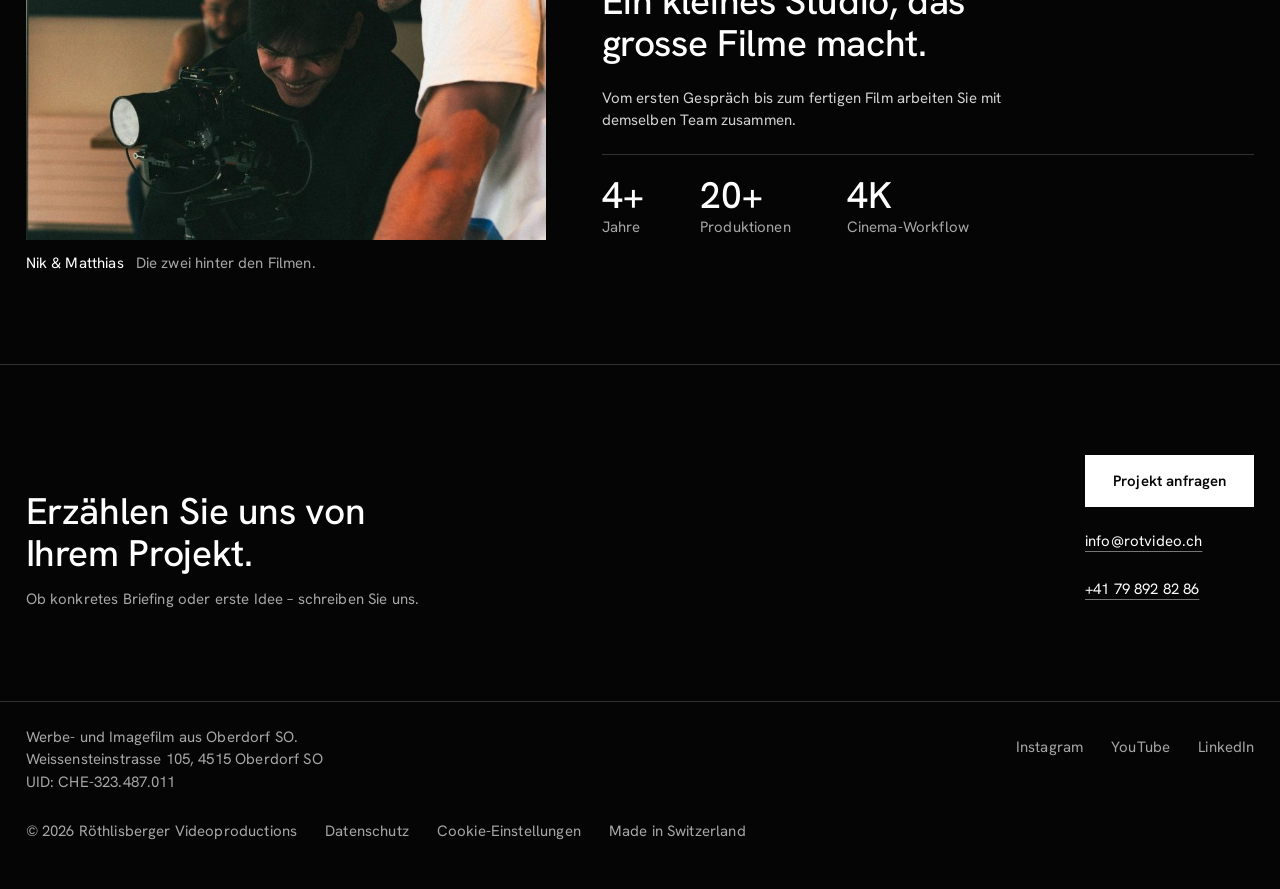
==== commit 7f98b0db: "Add files via upload" ====
--- a/index.html
+++ b/index.html
@@ -171,7 +171,7 @@
 
 <!-- FUSSZEILE -->
 <footer class="foot">
-  <p>Werbe- und Imagefilm aus Oberdorf SO.<br>Weissensteinstrasse 105, 4515 Oberdorf SO</p>
+  <p>Werbe- und Imagefilm aus Oberdorf SO.<br>Weissensteinstrasse 105, 4515 Oberdorf SO<br>UID: CHE-323.487.011</p>
   <div class="foot-group">
     <a href="https://www.instagram.com/r_videoproductions/" target="_blank" rel="noopener">Instagram</a>
     <a href="https://www.youtube.com/@R%C3%B6thlisbergerVideoproductions" target="_blank" rel="noopener">YouTube</a>
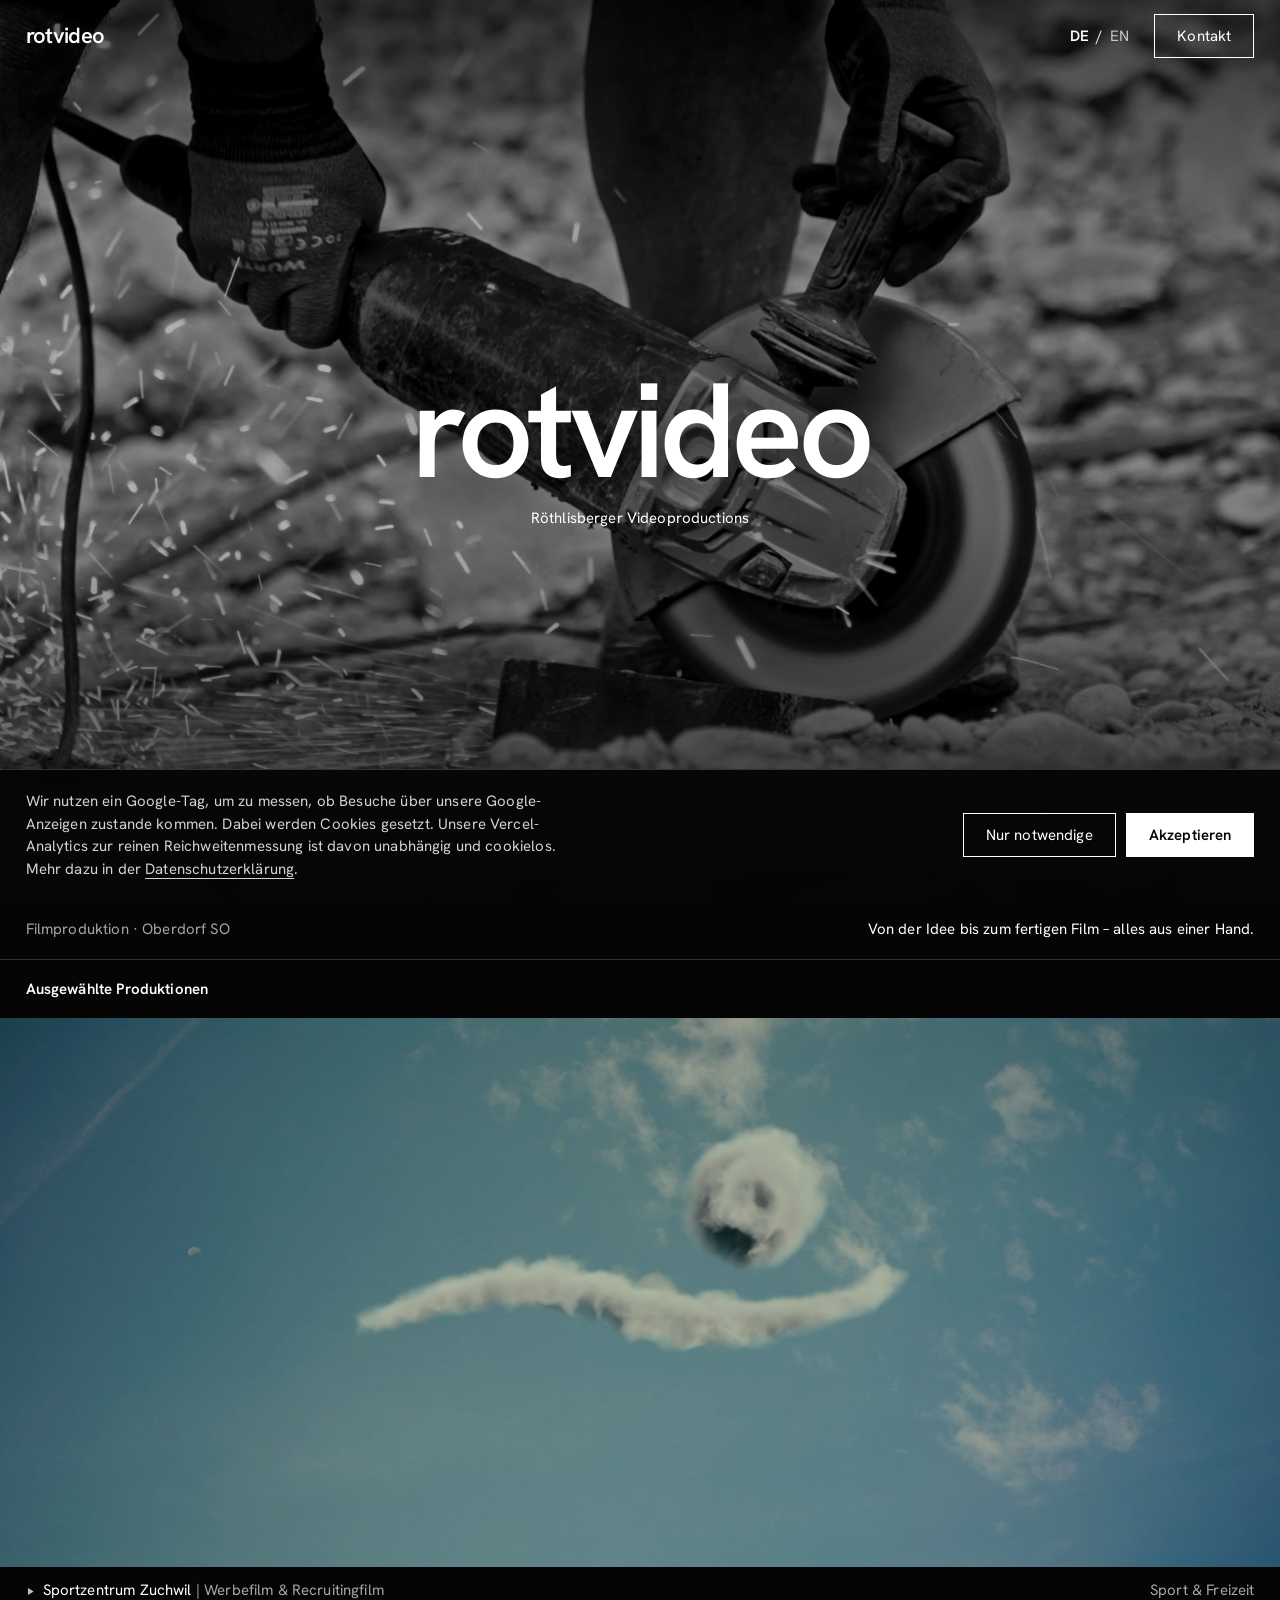
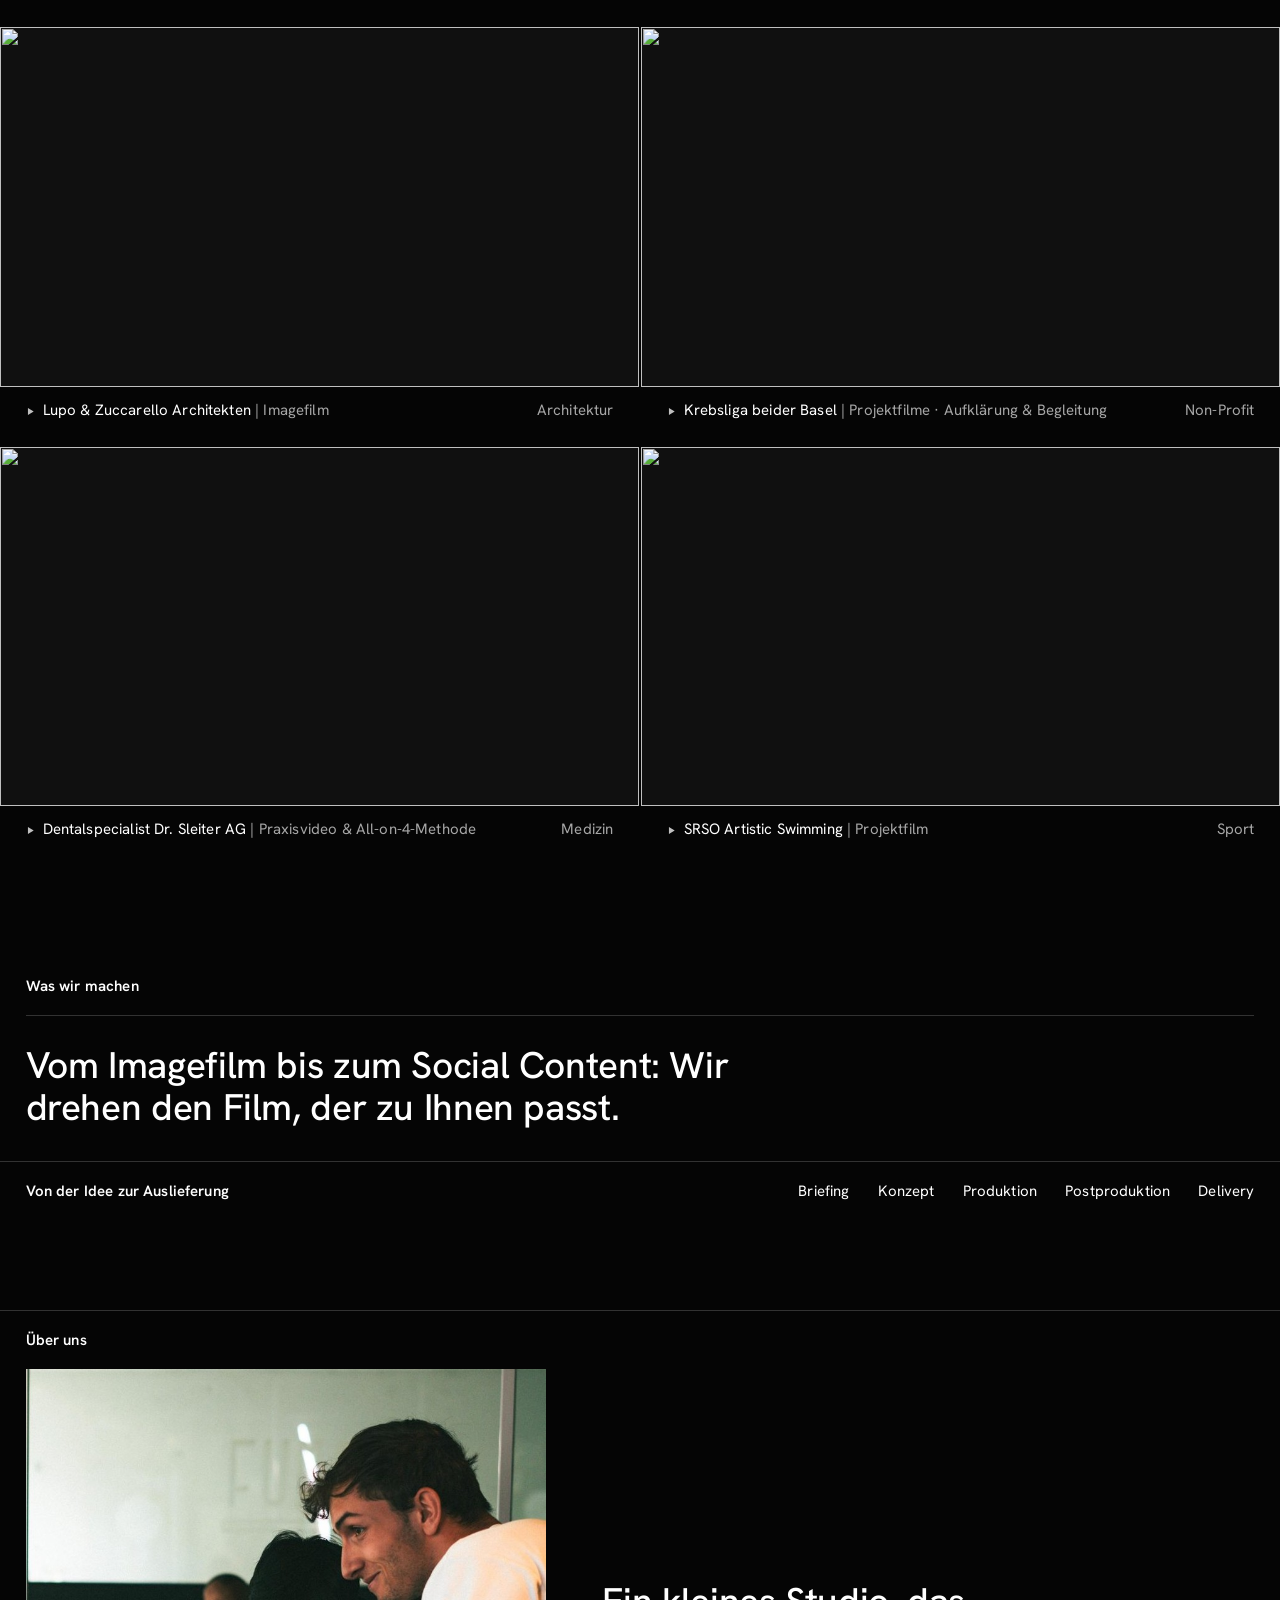
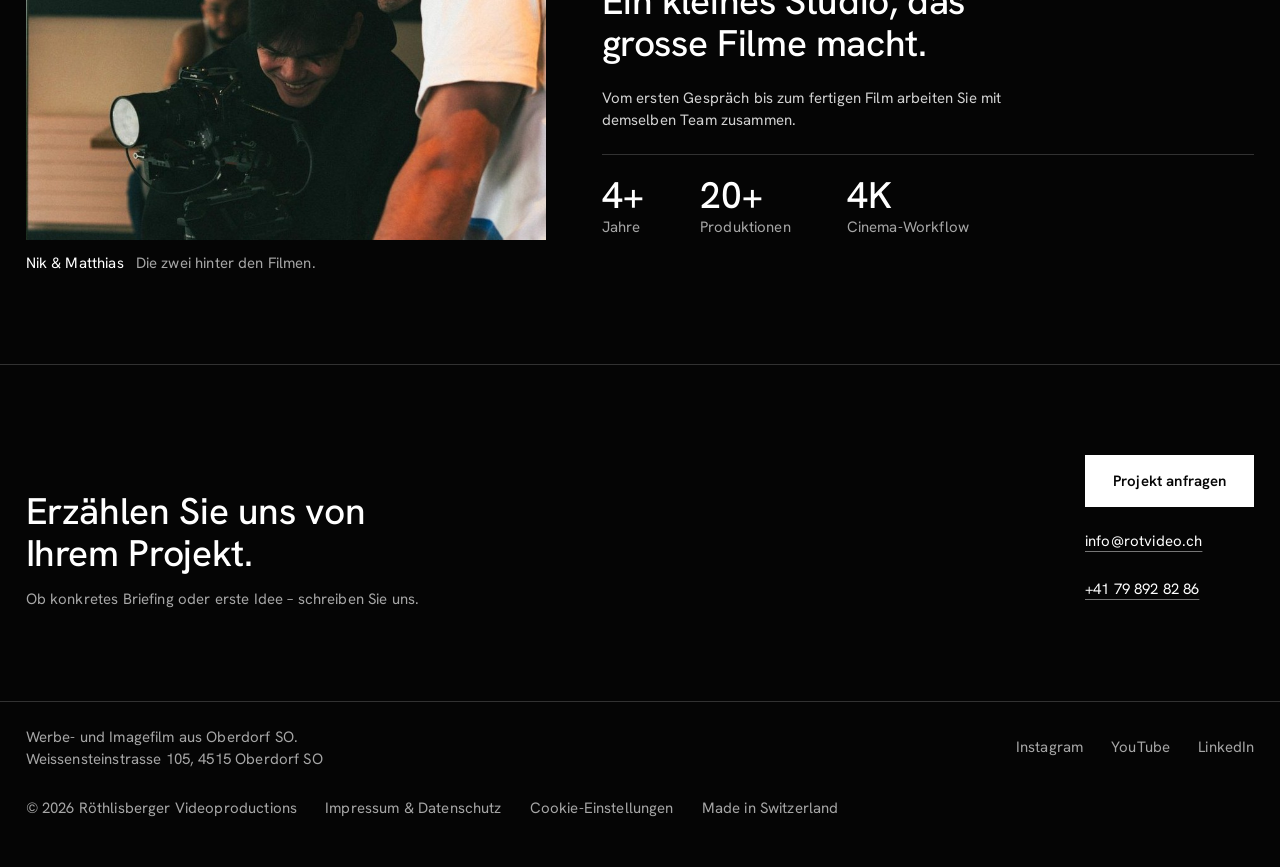
==== commit 682573a8: "Add files via upload" ====
--- a/index.html
+++ b/index.html
@@ -171,7 +171,7 @@
 
 <!-- FUSSZEILE -->
 <footer class="foot">
-  <p>Werbe- und Imagefilm aus Oberdorf SO.<br>Weissensteinstrasse 105, 4515 Oberdorf SO<br>UID: CHE-323.487.011</p>
+  <p>Werbe- und Imagefilm aus Oberdorf SO.<br>Weissensteinstrasse 105, 4515 Oberdorf SO</p>
   <div class="foot-group">
     <a href="https://www.instagram.com/r_videoproductions/" target="_blank" rel="noopener">Instagram</a>
     <a href="https://www.youtube.com/@R%C3%B6thlisbergerVideoproductions" target="_blank" rel="noopener">YouTube</a>
@@ -179,7 +179,7 @@
   </div>
   <div class="foot-group">
     <span>© 2026 Röthlisberger Videoproductions</span>
-    <a href="/datenschutz.html">Datenschutz</a>
+    <a href="/datenschutz.html">Impressum &amp; Datenschutz</a>
     <button type="button" id="cookieSettingsLink">Cookie-Einstellungen</button>
     <span>Made in Switzerland</span>
   </div>
@@ -204,7 +204,7 @@
 <!-- COOKIE-BANNER -->
 <div class="cookie-banner" id="cookieBanner" role="dialog" aria-live="polite" aria-label="Cookie-Einstellungen">
   <div class="cookie-inner">
-    <p>Wir nutzen ein Google-Tag, um zu messen, ob Besuche über unsere Google-Anzeigen zustande kommen. Dabei werden Cookies gesetzt. Unsere Vercel-Analytics zur reinen Reichweitenmessung ist davon unabhängig und cookielos. Mehr dazu in der <a href="/datenschutz.html">Datenschutzerklärung</a>.</p>
+    <p>Wir nutzen ein Google-Tag, um zu messen, ob Besuche über unsere Google-Anzeigen zustande kommen. Dabei werden Cookies gesetzt. Unsere Vercel-Analytics zur reinen Reichweitenmessung ist davon unabhängig und cookielos. Mehr dazu in der <a href="/datenschutz.html#datenschutz">Datenschutzerklärung</a>.</p>
     <div class="cookie-actions">
       <button id="cookieDecline" type="button">Nur notwendige</button>
       <button id="cookieAccept" class="solid" type="button">Akzeptieren</button>
--- a/site.css
+++ b/site.css
@@ -201,6 +201,7 @@
 .legal h1{font-size:var(--display);font-weight:500;line-height:1.14;letter-spacing:-.01em;margin-bottom:8px}
 .legal .updated{color:var(--dim);margin-bottom:48px}
 .legal h2{font-size:15px;font-weight:600;margin:40px 0 12px;padding-top:18px;border-top:1px solid var(--line)}
+.legal h2.legal-title{font-size:var(--display);font-weight:500;line-height:1.14;letter-spacing:-.01em;margin:var(--gap) 0 8px;padding-top:0;border-top:none}
 .legal p{color:var(--soft);margin-bottom:12px;line-height:1.7}
 .legal p strong{color:var(--ink);font-weight:600}
 .legal a{text-decoration:underline;text-underline-offset:4px;text-decoration-color:rgba(255,255,255,.45)}
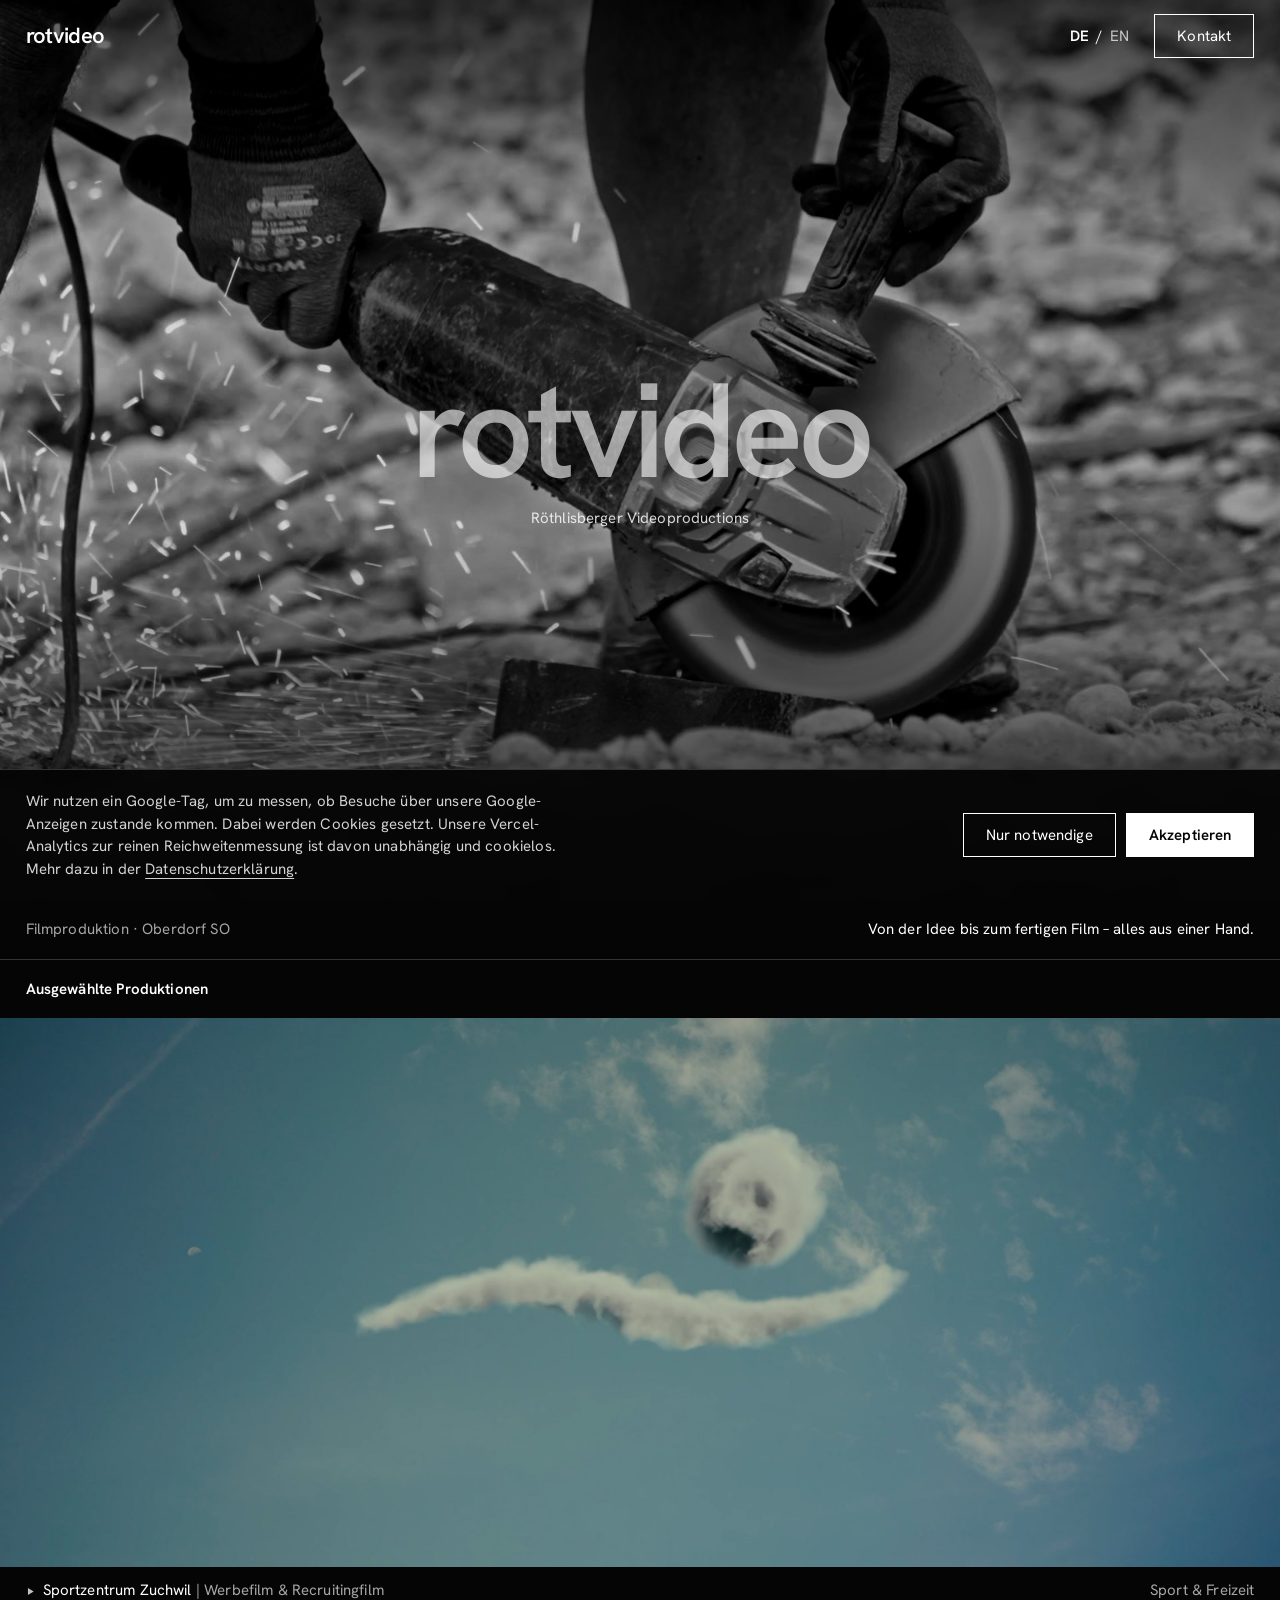
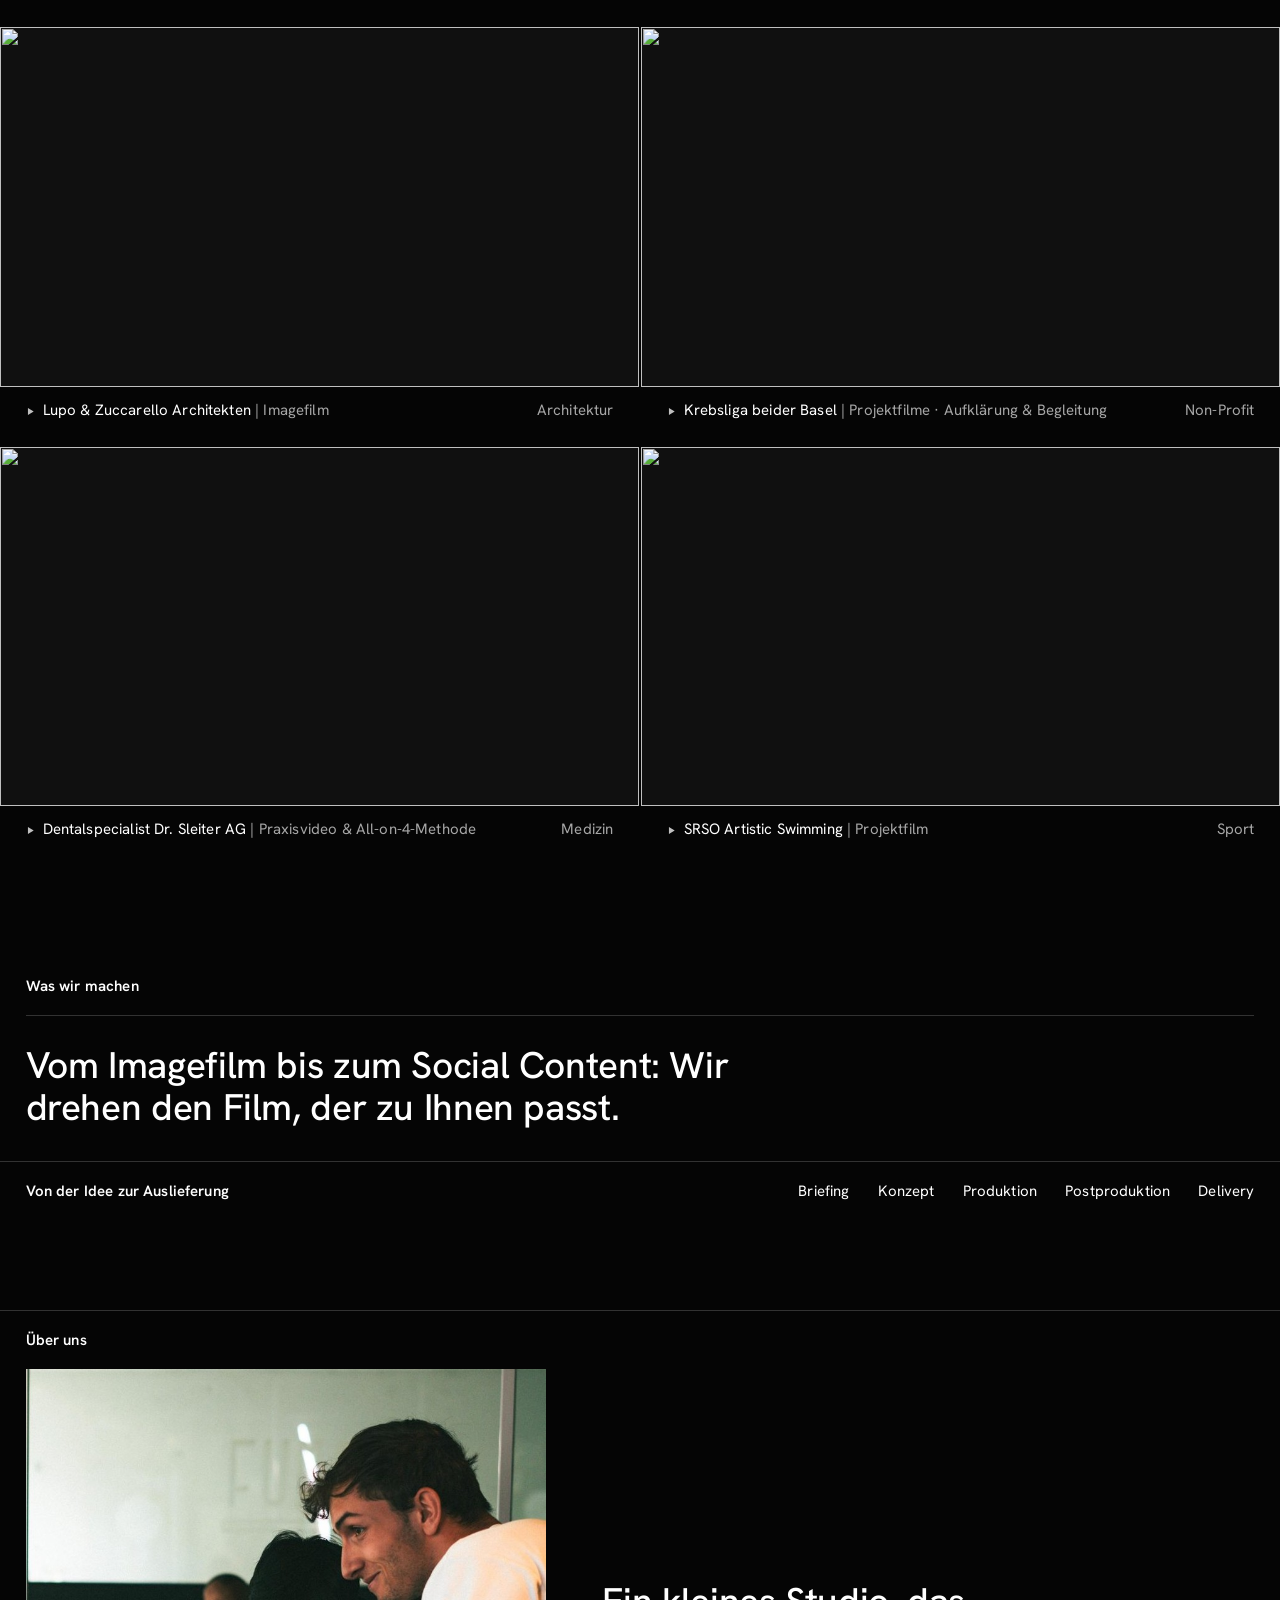
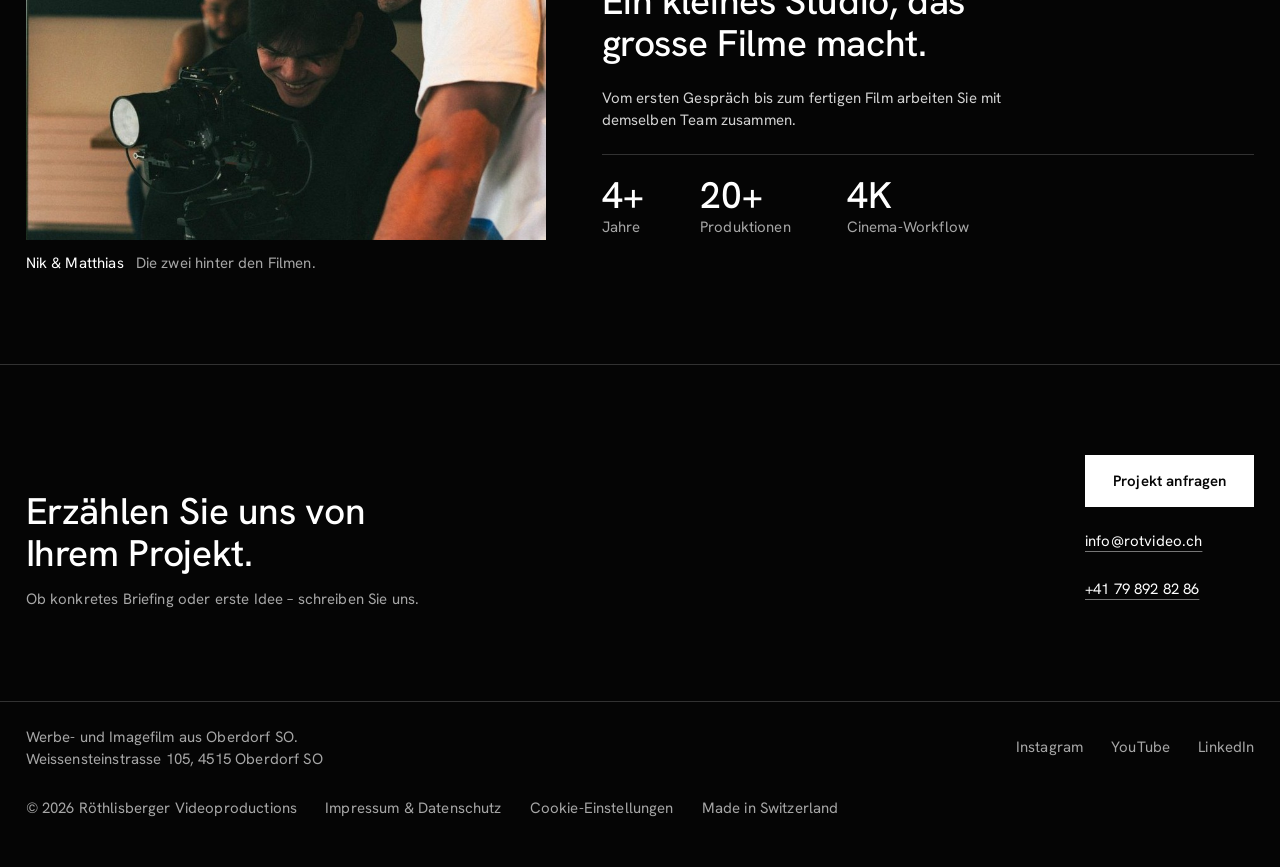
==== commit 42cccc85: "Add files via upload" ====
--- a/index.html
+++ b/index.html
@@ -213,5 +213,6 @@
 </div>
 
 <script src="/site.js"></script>
+<script defer src="/hero3d.js"></script>
 </body>
 </html>
--- a/site.css
+++ b/site.css
@@ -58,23 +58,28 @@
 .hero video{position:absolute;top:0;left:0;width:100%;height:100%;object-fit:cover}
 .hero::after{
   content:"";position:absolute;top:0;left:0;width:100%;height:100%;pointer-events:none;
-  background:linear-gradient(180deg,rgba(0,0,0,.66) 0%,rgba(0,0,0,.3) 26%,rgba(0,0,0,.3) 58%,rgba(0,0,0,.8) 100%);
+  background:linear-gradient(180deg,rgba(0,0,0,.66) 0%,rgba(0,0,0,.16) 26%,rgba(0,0,0,.16) 58%,rgba(0,0,0,.8) 100%);
 }
 .hero-name{
   position:absolute;top:50%;left:0;width:100%;transform:translateY(-50%);z-index:1;
   display:flex;flex-direction:column;align-items:center;gap:clamp(10px,1.2vw,18px);
   padding:0 var(--pad);text-align:center;pointer-events:none;
-  text-shadow:0 0 56px rgba(0,0,0,.55);
+  text-shadow:0 0 48px rgba(0,0,0,.35);
   animation:nameIn 1.4s var(--ease) .2s both;
 }
-.hero-name-big{font-size:clamp(56px,10.5vw,156px);font-weight:600;line-height:.9;letter-spacing:-.045em}
-.hero-name-sub{font-size:15px;font-weight:400;letter-spacing:.01em}
+/* Flacher Schriftzug: nur sichtbar, solange das 3D-Logo nicht läuft (kein WebGL, reduzierte Bewegung) */
+.hero-name-big{font-size:clamp(56px,10.5vw,156px);font-weight:600;line-height:.9;letter-spacing:-.045em;color:rgba(255,255,255,.6)}
+.hero-name-sub{font-size:15px;font-weight:400;letter-spacing:.01em;color:rgba(255,255,255,.82)}
 @keyframes nameIn{from{opacity:0}to{opacity:1}}
+/* 3D-Logo aus hero3d.js: gläserner Schriftzug, der sich mit der Maus dreht */
+.hero-canvas{position:absolute;top:0;left:0;width:100%;height:100%;z-index:1;pointer-events:none;opacity:0;transition:opacity .9s var(--ease)}
+.hero--3d .hero-canvas{opacity:1}
+.hero--3d .hero-name{animation:none;opacity:0}
 /* Solange der grosse Name im Bild steht, bleibt das kleine Logo oben links ausgeblendet */
 .top .logo{transition:opacity .4s var(--ease),visibility .4s}
 .js .top--home:not(.scrolled) .logo{opacity:0;visibility:hidden}
 .hero-reel{
-  position:relative;z-index:1;display:inline-flex;align-items:center;gap:10px;min-height:44px;
+  position:relative;z-index:2;display:inline-flex;align-items:center;gap:10px;min-height:44px;
   margin:clamp(20px,2.4vw,32px) var(--pad);
 }
 .hero-reel:hover{opacity:.8}
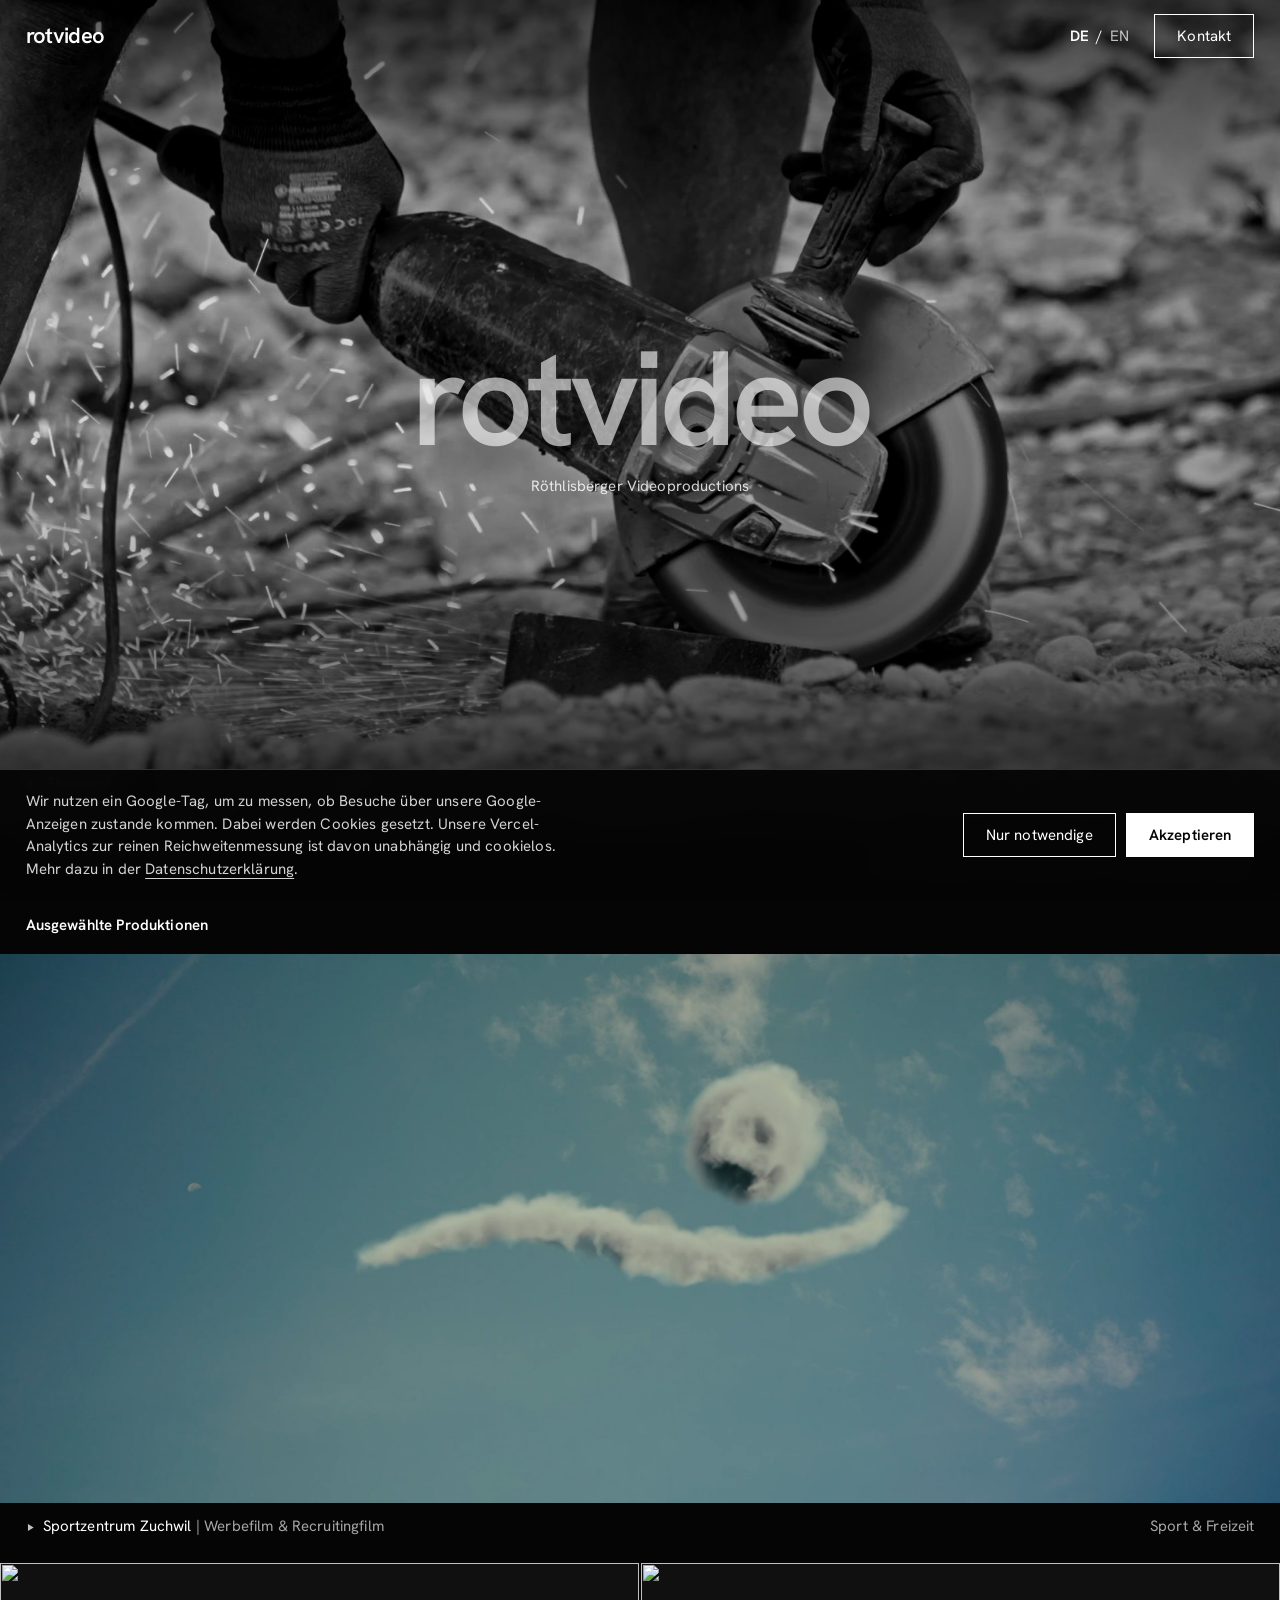
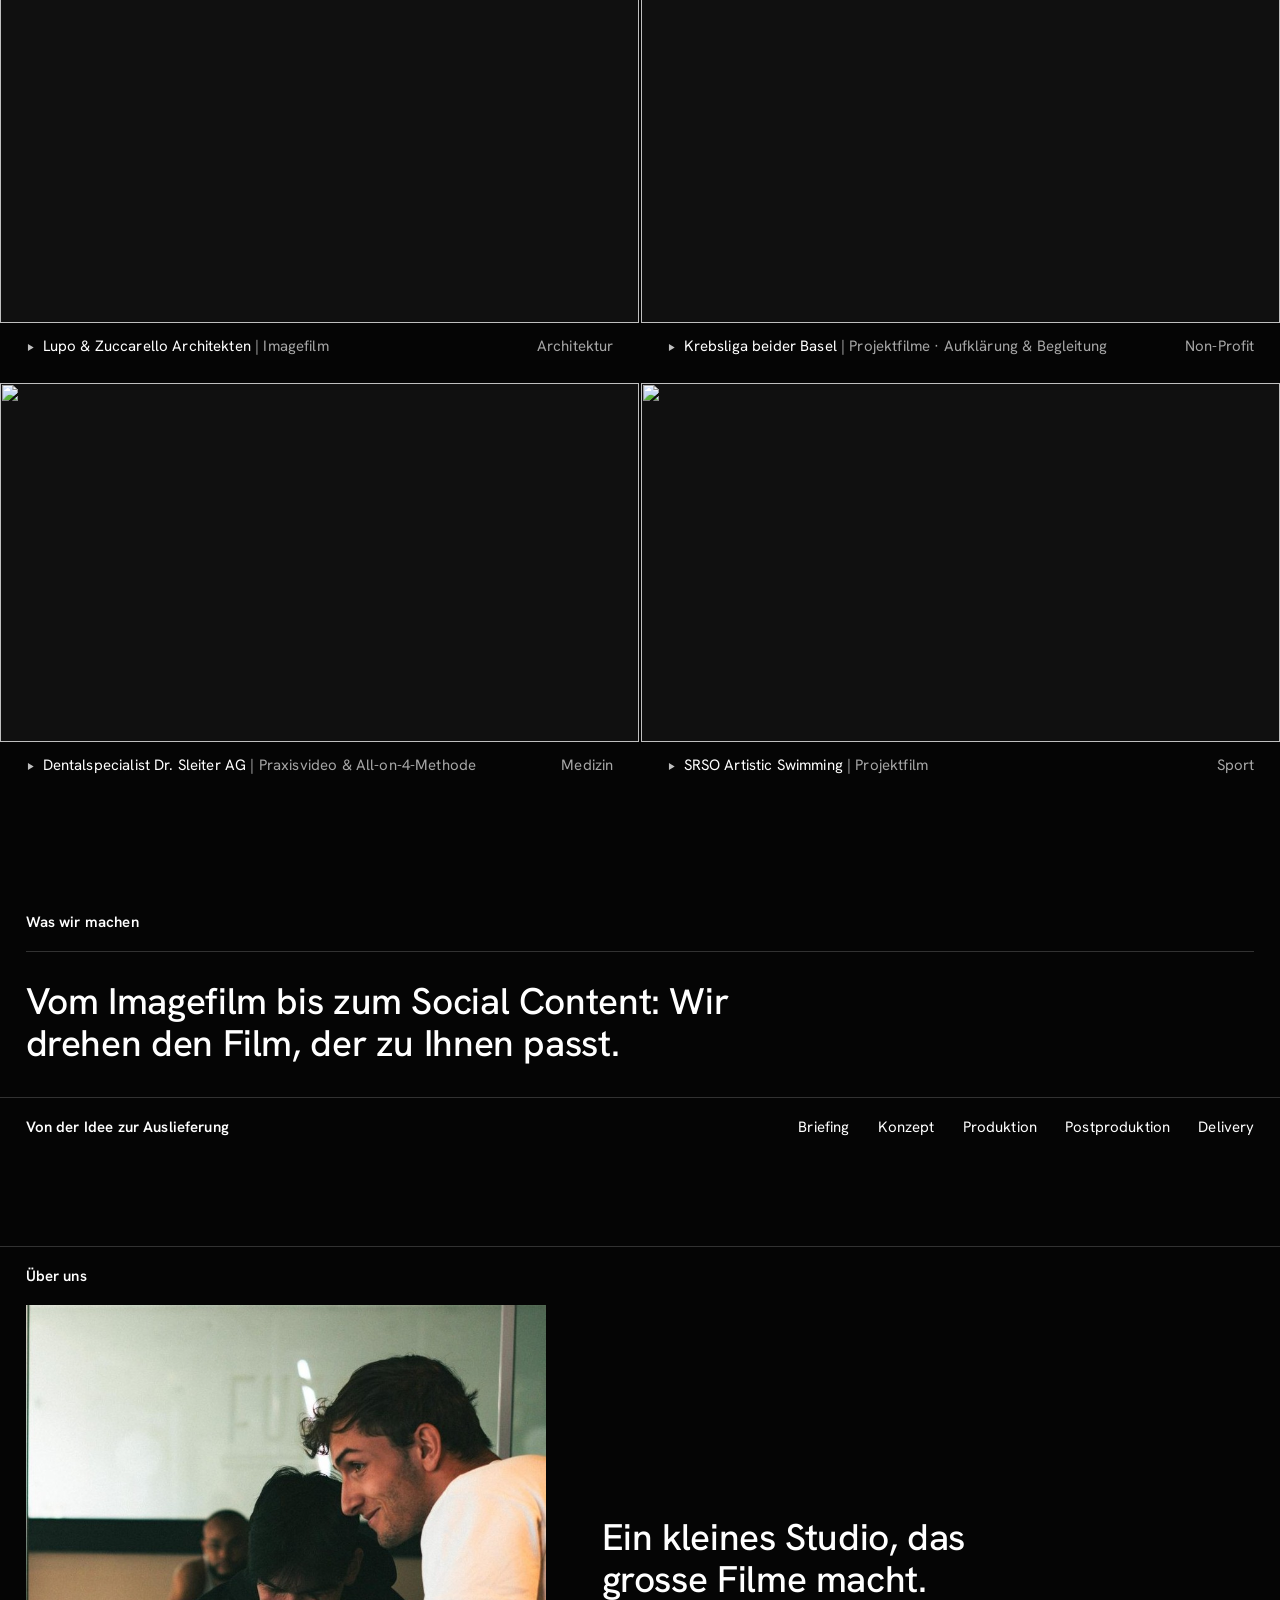
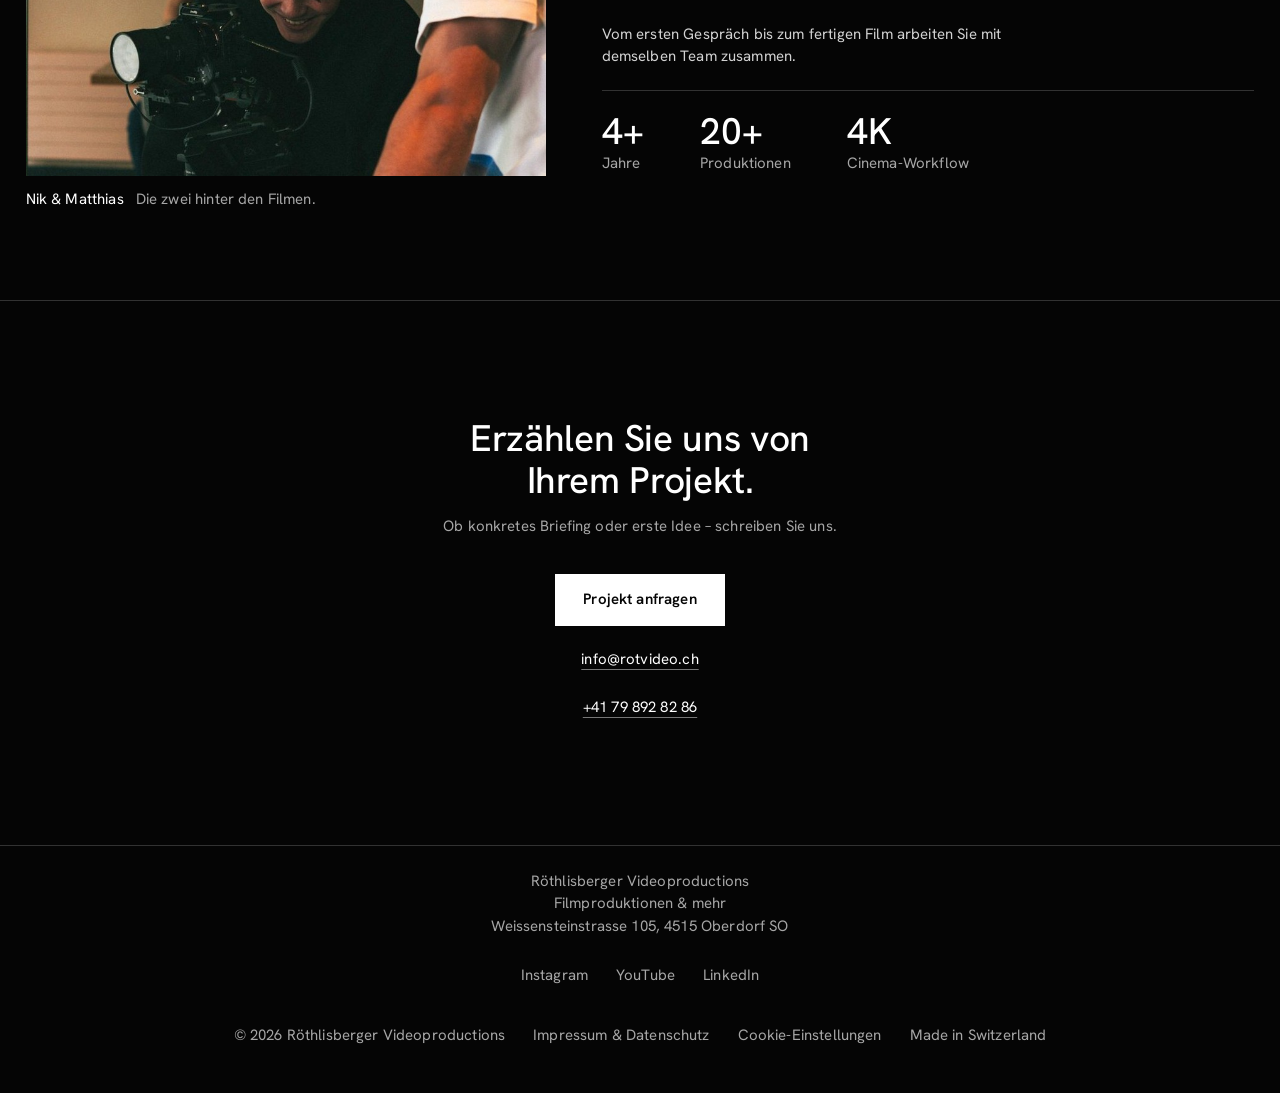
==== commit e580bac9: "Add files via upload" ====
--- a/index.html
+++ b/index.html
@@ -171,7 +171,7 @@
 
 <!-- FUSSZEILE -->
 <footer class="foot">
-  <p>Werbe- und Imagefilm aus Oberdorf SO.<br>Weissensteinstrasse 105, 4515 Oberdorf SO</p>
+  <p>Röthlisberger Videoproductions<br>Filmproduktionen &amp; mehr<br>Weissensteinstrasse 105, 4515 Oberdorf SO</p>
   <div class="foot-group">
     <a href="https://www.instagram.com/r_videoproductions/" target="_blank" rel="noopener">Instagram</a>
     <a href="https://www.youtube.com/@R%C3%B6thlisbergerVideoproductions" target="_blank" rel="noopener">YouTube</a>
--- a/site.css
+++ b/site.css
@@ -11,12 +11,13 @@
   --ease:cubic-bezier(.22,.61,.36,1);
 }
 *{box-sizing:border-box;margin:0;padding:0}
-html{scroll-behavior:smooth}
+html{scroll-behavior:smooth;overflow-x:hidden;overscroll-behavior-x:none;max-width:100%}
 body{
   background:var(--bg);color:var(--ink);
   font-family:'Hanken Grotesk','Helvetica Neue',Arial,sans-serif;
   font-size:15px;line-height:1.5;letter-spacing:.01em;
-  -webkit-font-smoothing:antialiased;overflow-x:hidden;
+  -webkit-font-smoothing:antialiased;overflow-x:hidden;overflow-x:clip;
+  position:relative;max-width:100%;touch-action:pan-y pinch-zoom;
 }
 a{color:inherit;text-decoration:none}
 img,video{display:block;max-width:100%}
@@ -52,7 +53,7 @@
 
 /* ---------- Hero ---------- */
 .hero{
-  position:relative;height:100vh;height:100svh;min-height:520px;
+  position:relative;height:calc(100vh - 64px);height:calc(100svh - 64px);min-height:440px; /* unten schaut die Filmwand heraus */
   display:flex;align-items:flex-end;background:#000;overflow:hidden;
 }
 .hero video{position:absolute;top:0;left:0;width:100%;height:100%;object-fit:cover}
@@ -96,6 +97,8 @@
 .head h2,.row h2{font-size:15px;font-weight:600}
 .sec{margin-top:var(--gap)}
 
+@media (max-width:700px){.hero{height:calc(100vh - 110px);height:calc(100svh - 110px)}}
+
 /* ---------- Filmwand ---------- */
 .wall{display:grid;grid-template-columns:repeat(auto-fit,minmax(min(560px,100%),1fr));gap:0 2px}
 .film{display:flex;flex-direction:column}
@@ -128,12 +131,12 @@
 
 /* ---------- Kontakt ---------- */
 .contact{
-  display:flex;flex-wrap:wrap;align-items:flex-end;justify-content:space-between;gap:28px 56px;
-  margin-top:var(--gap);padding:clamp(56px,7vw,104px) var(--pad);border-top:1px solid var(--line);
-}
-.contact-text{flex:1 1 420px;display:flex;flex-direction:column;gap:14px}
+  display:flex;flex-direction:column;align-items:center;text-align:center;gap:36px;
+  margin-top:var(--gap);padding:clamp(72px,9vw,132px) var(--pad);border-top:1px solid var(--line);
+}
+.contact-text{display:flex;flex-direction:column;align-items:center;gap:14px}
 .contact-text h2{max-width:20ch}
-.contact-links{display:flex;flex-direction:column;align-items:flex-start;gap:4px}
+.contact-links{display:flex;flex-direction:column;align-items:center;gap:4px}
 .btn-solid{
   display:inline-flex;align-items:center;min-height:52px;padding:0 28px;margin-bottom:8px;
   background:var(--ink);color:var(--bg);font-weight:600;transition:opacity .25s var(--ease);
@@ -148,12 +151,17 @@
 
 /* ---------- Fusszeile ---------- */
 .foot{
-  display:flex;flex-wrap:wrap;align-items:flex-start;justify-content:space-between;gap:16px 48px;
+  display:grid;grid-template-columns:1fr auto 1fr;align-items:start;gap:16px 48px;
   padding:24px var(--pad) 36px;border-top:1px solid var(--line);color:var(--dim);
 }
 .foot a,.foot button{display:inline-flex;align-items:center;min-height:44px;color:var(--dim);transition:color .25s}
 .foot a:hover,.foot button:hover{color:var(--ink)}
 .foot-group{display:flex;flex-wrap:wrap;align-items:center;gap:0 28px}
+.foot-group:last-child{justify-content:flex-end}
+@media (max-width:1560px){
+  .foot{grid-template-columns:1fr;justify-items:center;text-align:center}
+  .foot-group,.foot-group:last-child{justify-content:center}
+}
 
 /* ---------- Einblenden beim Scrollen ---------- */
 .js .reveal{opacity:0;transform:translateY(18px);transition:opacity .8s var(--ease),transform .8s var(--ease)}
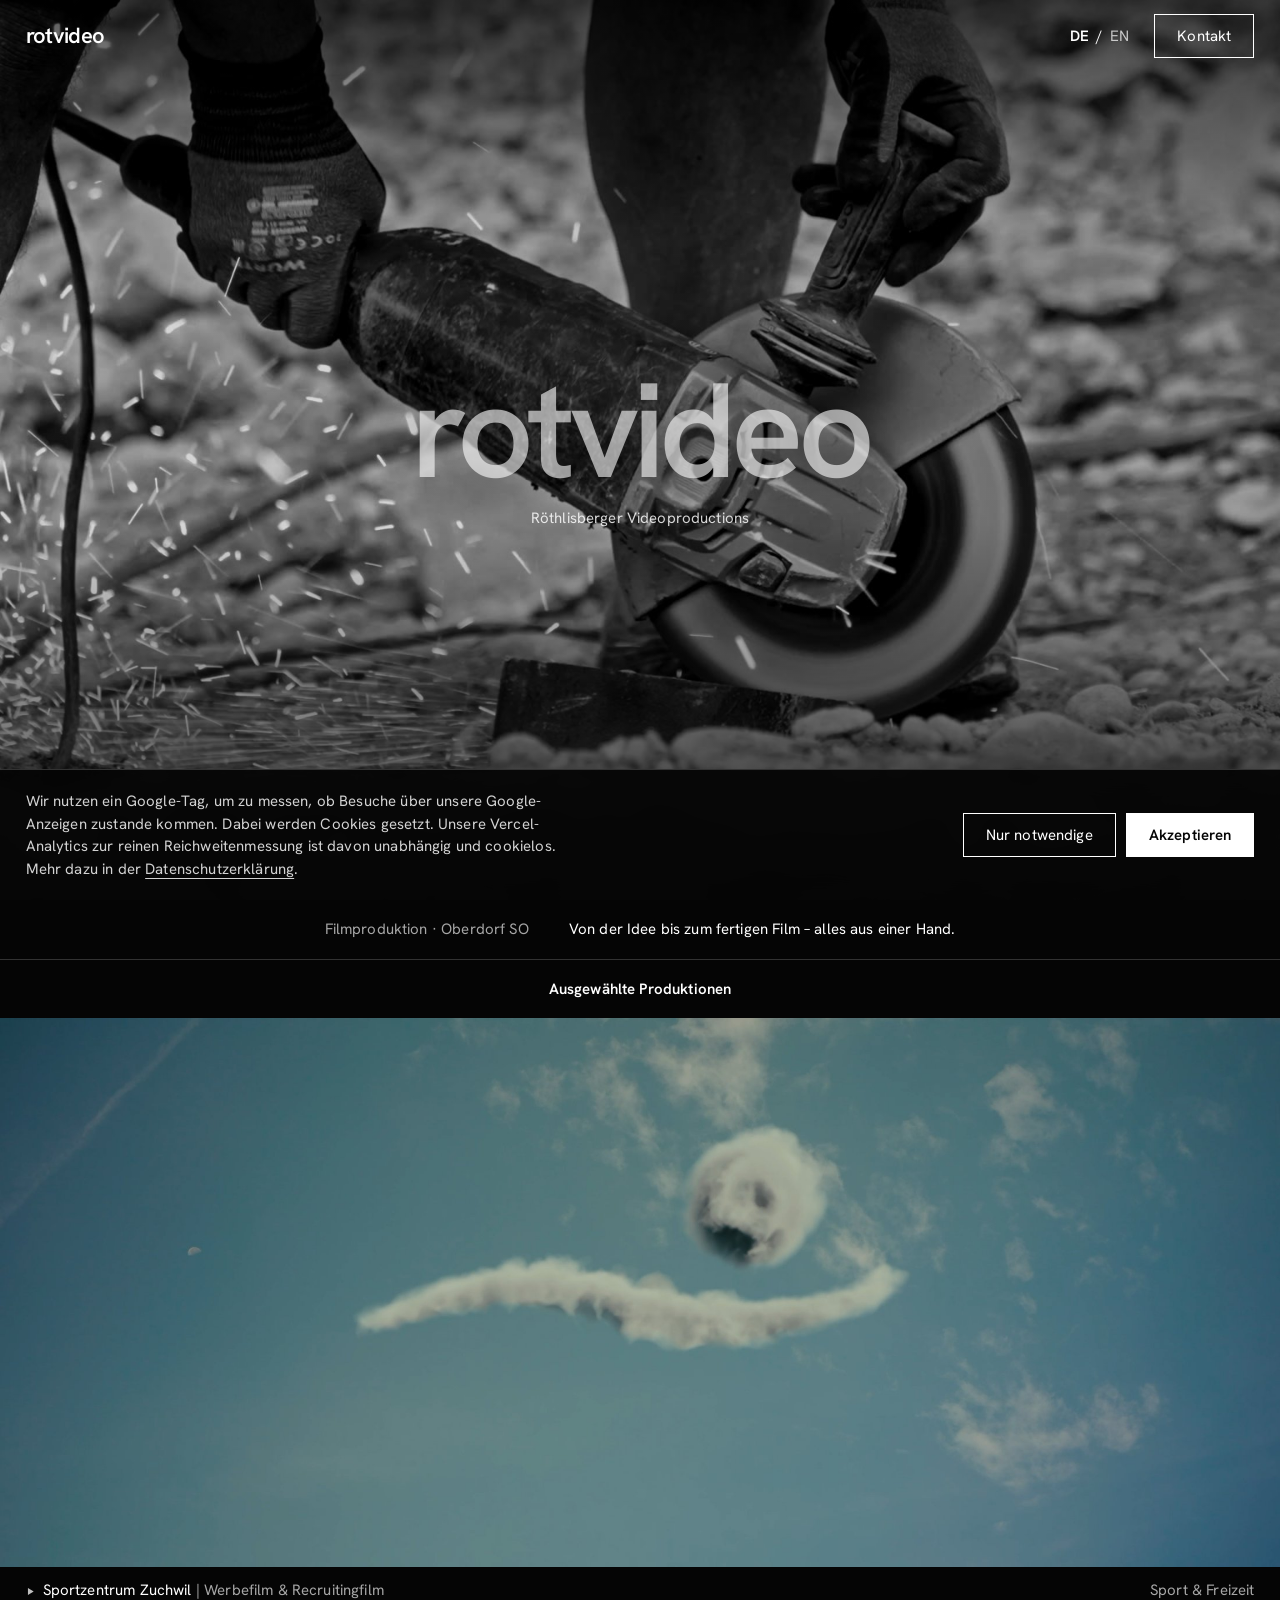
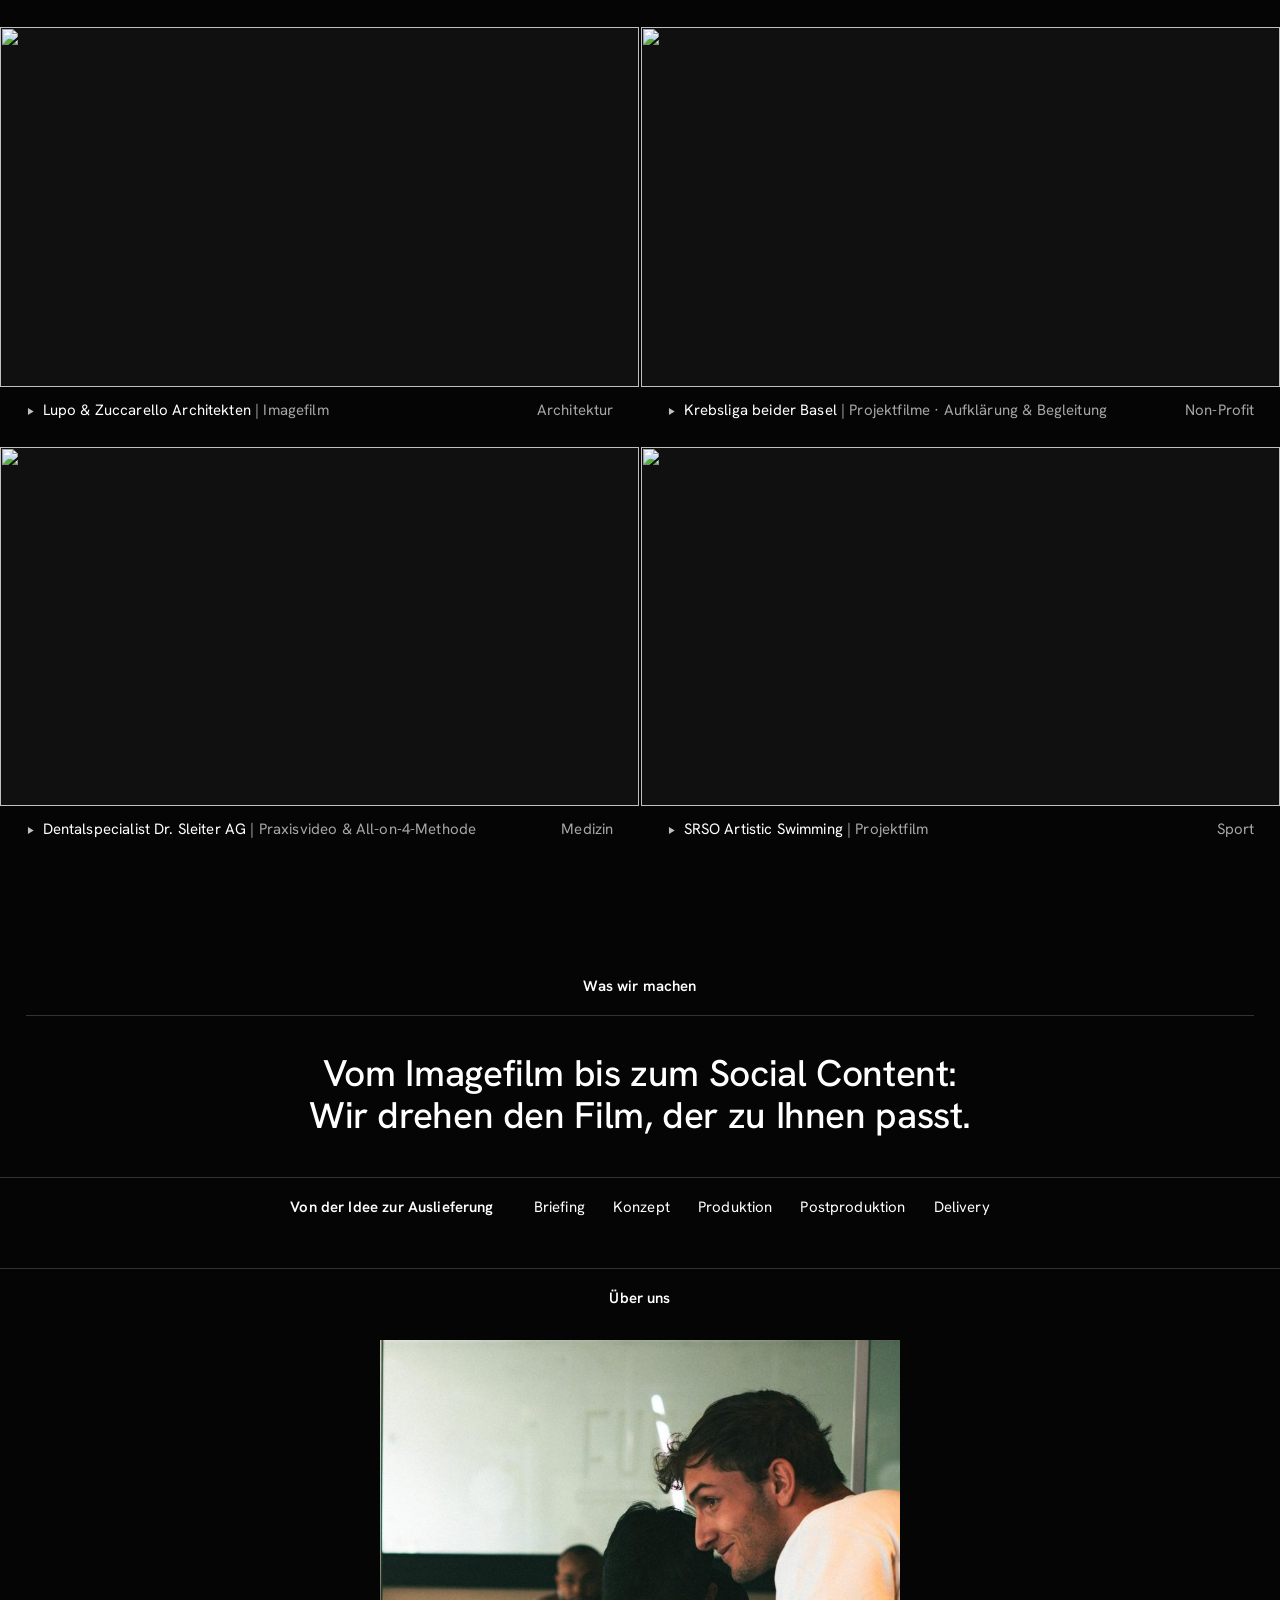
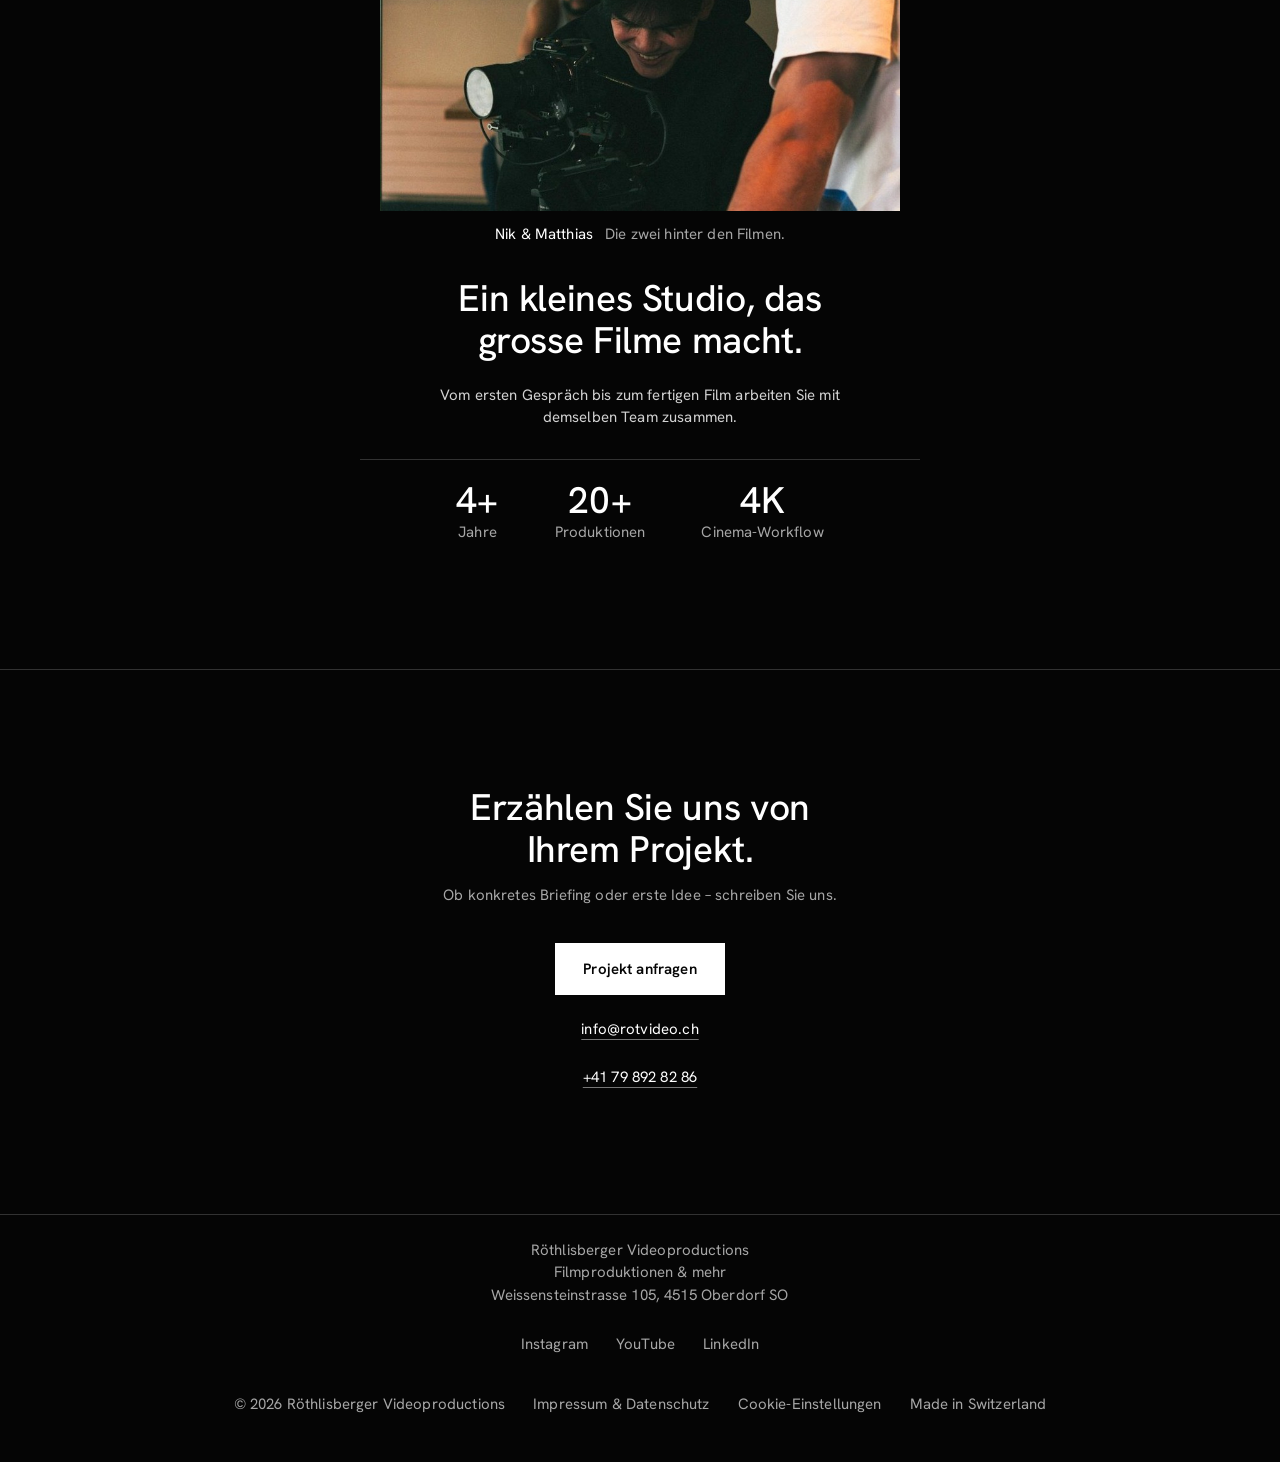
==== commit a34e041f: "Add files via upload" ====
--- a/index.html
+++ b/index.html
@@ -4,7 +4,7 @@
 <!-- Google tag (gtag.js) — wird erst nach Cookie-Zustimmung geladen, siehe site.js -->
 <meta charset="UTF-8">
 <meta name="viewport" content="width=device-width, initial-scale=1.0">
-<title>Röthlisberger Videoproductions — Werbe- &amp; Corporate-Film</title>
+<title>Röthlisberger Videoproductions — Filmproduktion in der Schweiz</title>
 <meta name="description" content="Filmproduktion aus Oberdorf SO: Werbefilm, Imagefilm, Recruitingfilm und Social Content. Von der Idee bis zum fertigen Film – alles aus einer Hand.">
 <link rel="alternate" hreflang="de-CH" href="https://rotvideo.ch/">
 <link rel="alternate" hreflang="en" href="https://rotvideo.ch/en.html">
--- a/site.css
+++ b/site.css
@@ -53,7 +53,7 @@
 
 /* ---------- Hero ---------- */
 .hero{
-  position:relative;height:calc(100vh - 64px);height:calc(100svh - 64px);min-height:440px; /* unten schaut die Filmwand heraus */
+  position:relative;height:100vh;height:100svh;min-height:520px;
   display:flex;align-items:flex-end;background:#000;overflow:hidden;
 }
 .hero video{position:absolute;top:0;left:0;width:100%;height:100%;object-fit:cover}
@@ -87,20 +87,22 @@
 
 /* ---------- Zeilen und Abschnittsköpfe ---------- */
 .row{
-  display:flex;flex-wrap:wrap;align-items:baseline;justify-content:space-between;
+  display:flex;flex-wrap:wrap;align-items:baseline;justify-content:center;text-align:center;
   gap:4px 40px;padding:18px var(--pad);
 }
 .row--under{border-bottom:1px solid var(--line)}
 .row--over{border-top:1px solid var(--line)}
-.head{display:flex;flex-wrap:wrap;align-items:baseline;gap:0 16px;padding:18px var(--pad)}
+.head{display:flex;flex-wrap:wrap;align-items:baseline;justify-content:center;text-align:center;gap:0 16px;padding:18px var(--pad)}
 .head--over{border-top:1px solid var(--line)}
 .head h2,.row h2{font-size:15px;font-weight:600}
 .sec{margin-top:var(--gap)}
-
-@media (max-width:700px){.hero{height:calc(100vh - 110px);height:calc(100svh - 110px)}}
+#prozess + .sec{margin-top:clamp(20px,2.5vw,36px)}
 
 /* ---------- Filmwand ---------- */
-.wall{display:grid;grid-template-columns:repeat(auto-fit,minmax(min(560px,100%),1fr));gap:0 2px}
+.wall{display:grid;grid-template-columns:1fr;gap:0 2px}
+/* Laptop und Desktop: Filme als gleichmässiges Raster über die ganze Breite */
+@media (min-width:900px){.wall{grid-template-columns:repeat(2,1fr)}}
+@media (min-width:2000px){.wall{grid-template-columns:repeat(4,1fr)}}
 .film{display:flex;flex-direction:column}
 .film--wide{grid-column:1 / -1}
 .film-img{display:block;overflow:hidden;background:#101010;aspect-ratio:16 / 9}
@@ -111,20 +113,20 @@
 .film-cap svg{display:inline-block;margin-right:8px;vertical-align:-1px;opacity:.75}
 
 /* ---------- Leistungen und Prozess ---------- */
-.statement{margin:0 var(--pad);padding:28px 0 32px;border-top:1px solid var(--line)}
-.statement p{max-width:36ch}
-.steps{list-style:none;display:flex;flex-wrap:wrap;gap:4px 28px}
+.statement{margin:0 var(--pad);padding:36px 0 40px;border-top:1px solid var(--line);text-align:center}
+.statement p{max-width:none;text-wrap:balance}
+.steps{list-style:none;display:flex;flex-wrap:wrap;justify-content:center;gap:4px 28px}
 
 /* ---------- Über uns ---------- */
-.about{display:flex;flex-wrap:wrap;align-items:flex-end;gap:28px 56px;padding:0 var(--pad)}
-.about figure{flex:1 1 360px;max-width:520px;display:flex;flex-direction:column;gap:12px}
+.about{display:flex;flex-direction:column;align-items:center;text-align:center;gap:32px;padding:12px var(--pad) 0}
+.about figure{width:100%;max-width:520px;display:flex;flex-direction:column;align-items:center;gap:12px}
 .about figure img{width:100%;height:auto;aspect-ratio:828 / 750;object-fit:cover}
-.about figcaption{display:flex;flex-wrap:wrap;gap:0 12px;color:var(--dim)}
+.about figcaption{display:flex;flex-wrap:wrap;justify-content:center;gap:0 12px;color:var(--dim)}
 .about figcaption span:first-child{color:var(--ink)}
-.about-text{flex:1 1 380px;display:flex;flex-direction:column;gap:22px;padding-bottom:36px}
+.about-text{width:100%;display:flex;flex-direction:column;align-items:center;gap:22px;padding-bottom:36px}
 .about-text .display{max-width:18ch}
 .about-text .body{max-width:54ch;color:var(--soft)}
-.stats{display:flex;flex-wrap:wrap;gap:16px 56px;padding-top:20px;border-top:1px solid var(--line)}
+.stats{display:flex;flex-wrap:wrap;justify-content:center;gap:16px 56px;padding-top:20px;margin-top:8px;border-top:1px solid var(--line);width:100%;max-width:560px}
 .stats div{display:flex;flex-direction:column-reverse}
 .stats dt{color:var(--dim)}
 .stats dd{font-size:var(--display);font-weight:500;line-height:1.12}
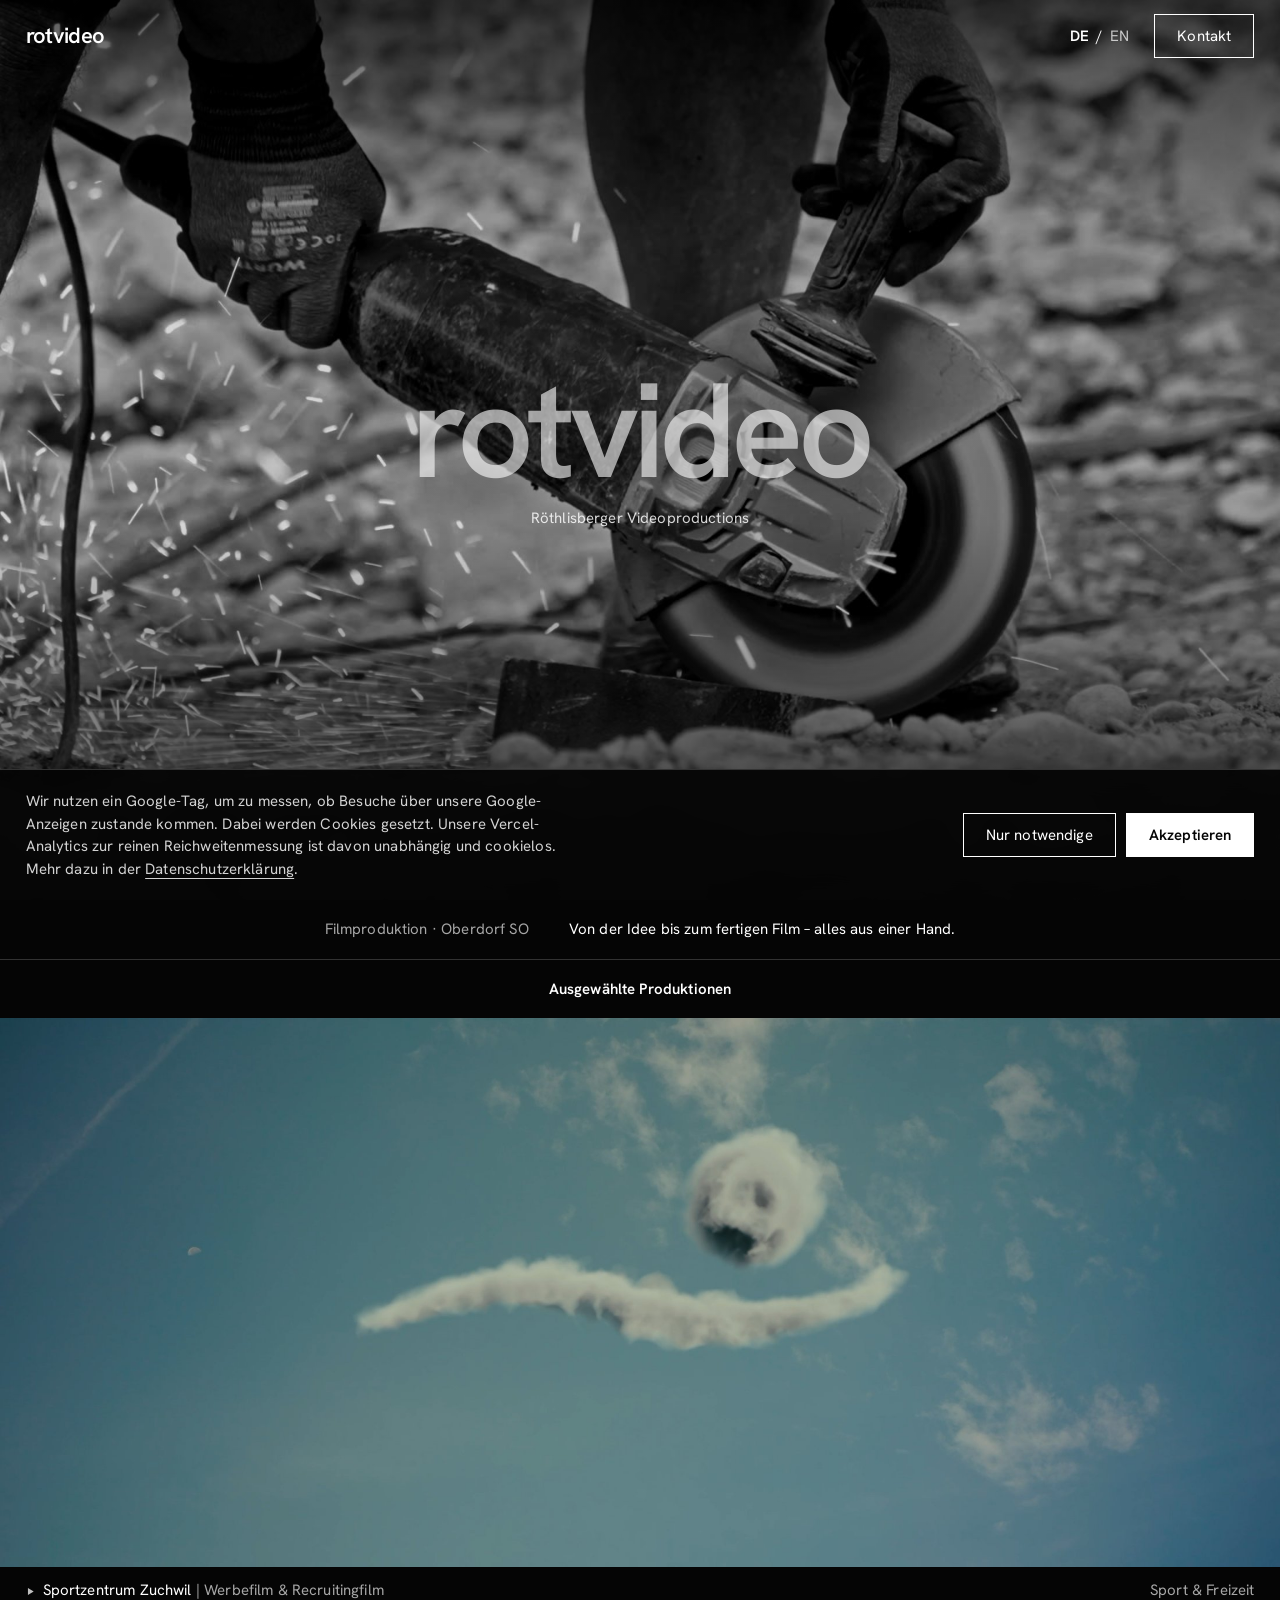
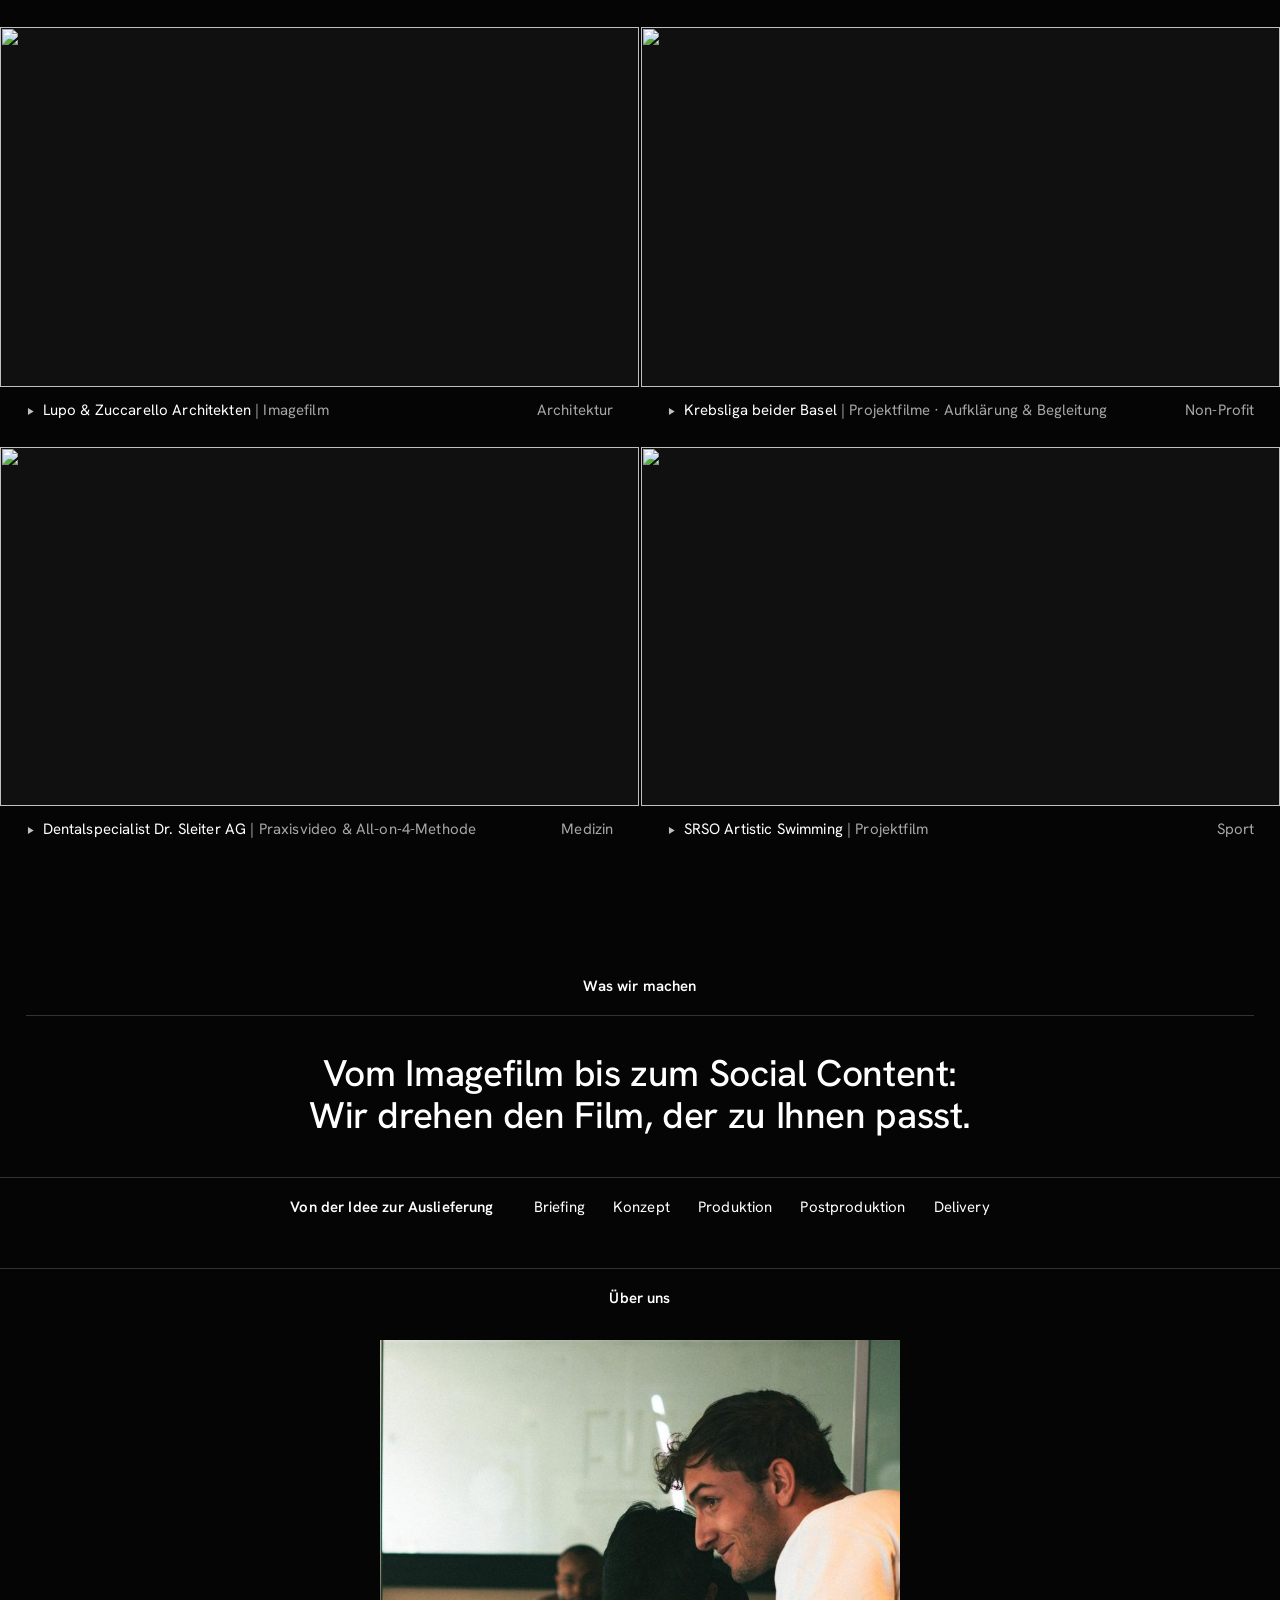
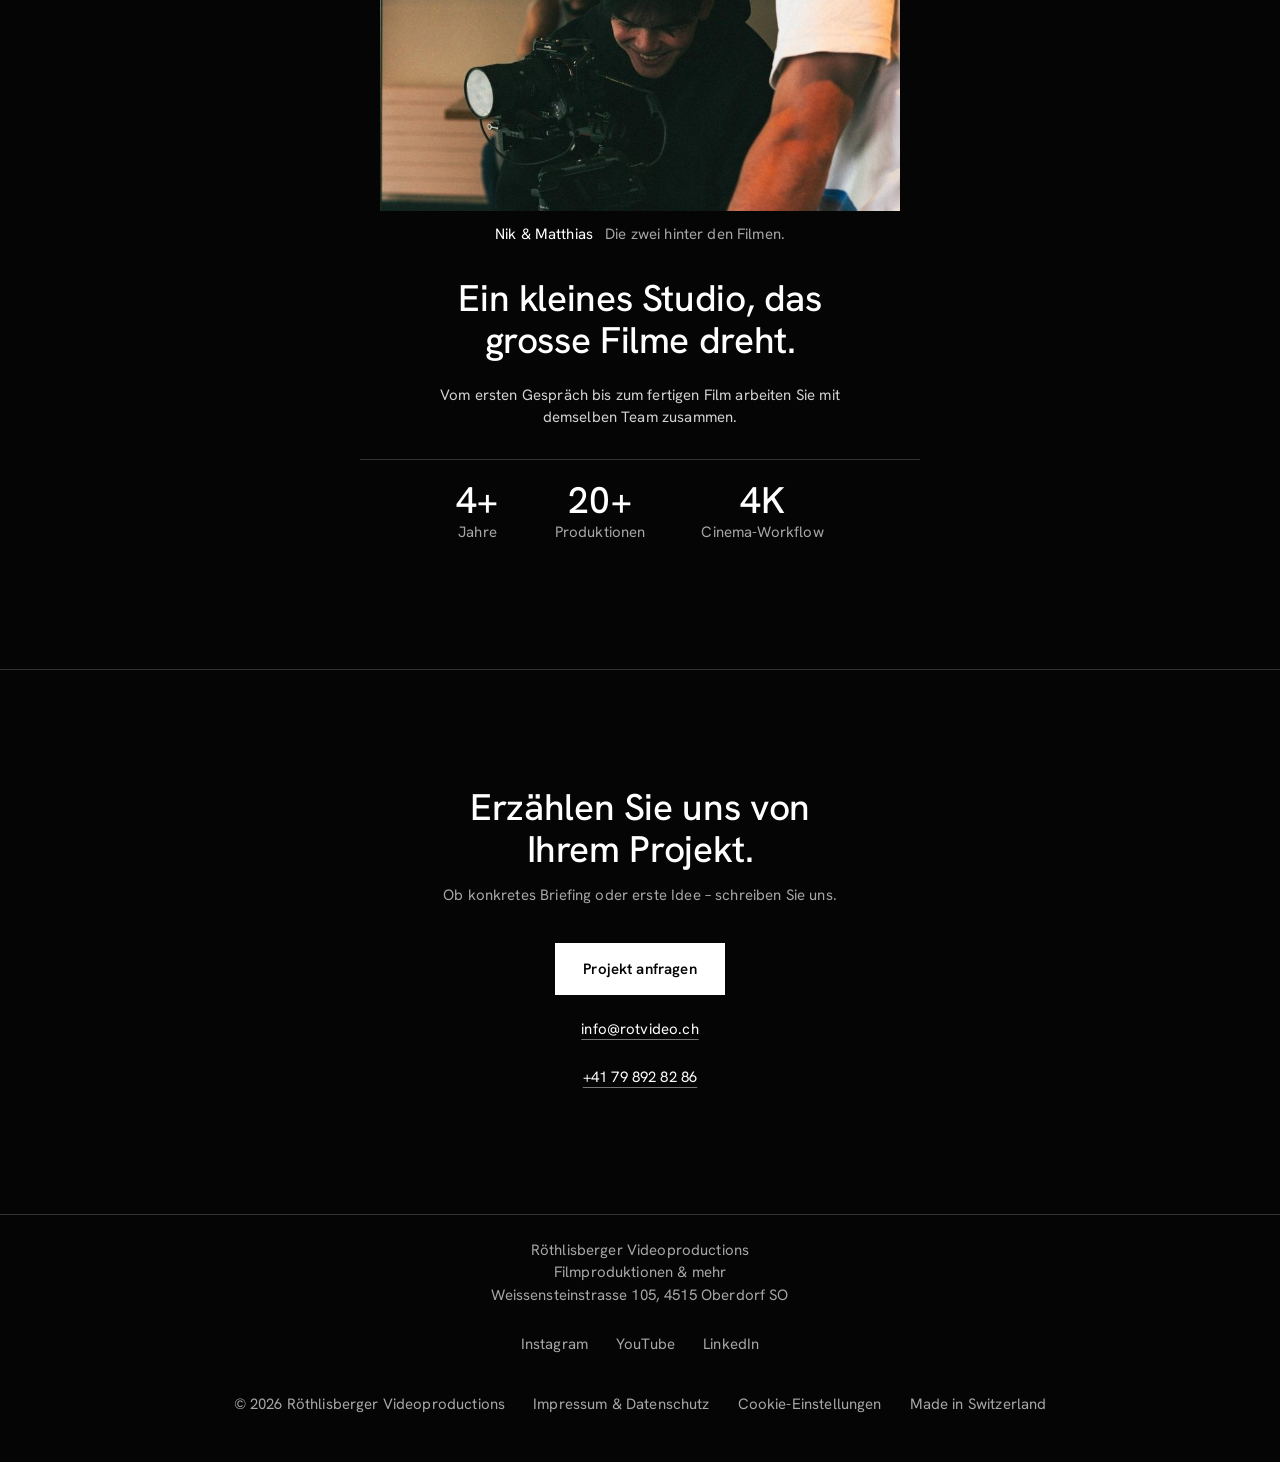
==== commit 60769f54: "Add files via upload" ====
--- a/index.html
+++ b/index.html
@@ -143,7 +143,7 @@
       <figcaption><span>Nik &amp; Matthias</span><span>Die zwei hinter den Filmen.</span></figcaption>
     </figure>
     <div class="about-text">
-      <p class="display">Ein kleines Studio, das grosse Filme macht.</p>
+      <p class="display">Ein kleines Studio, das grosse Filme dreht.</p>
       <p class="body">Vom ersten Gespräch bis zum fertigen Film arbeiten Sie mit demselben Team zusammen.</p>
       <dl class="stats">
         <div><dt>Jahre</dt><dd>4+</dd></div>
